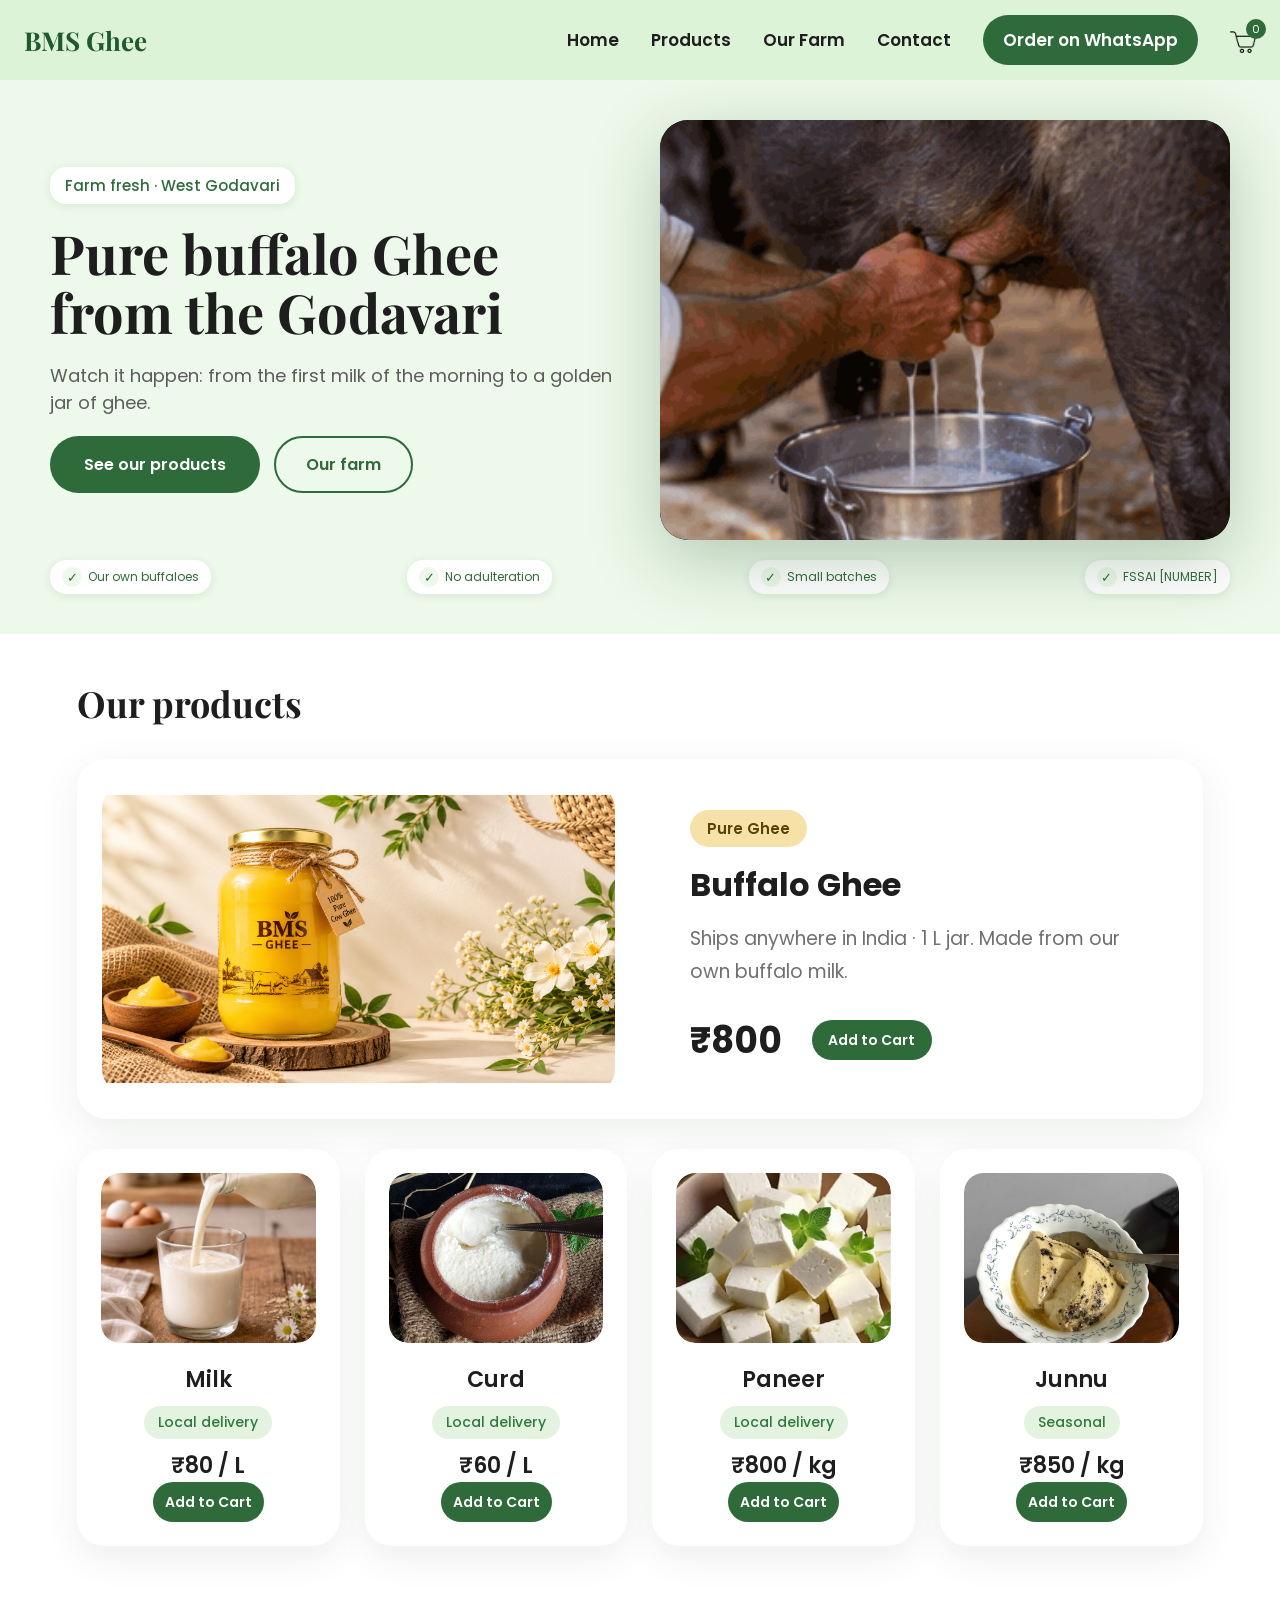
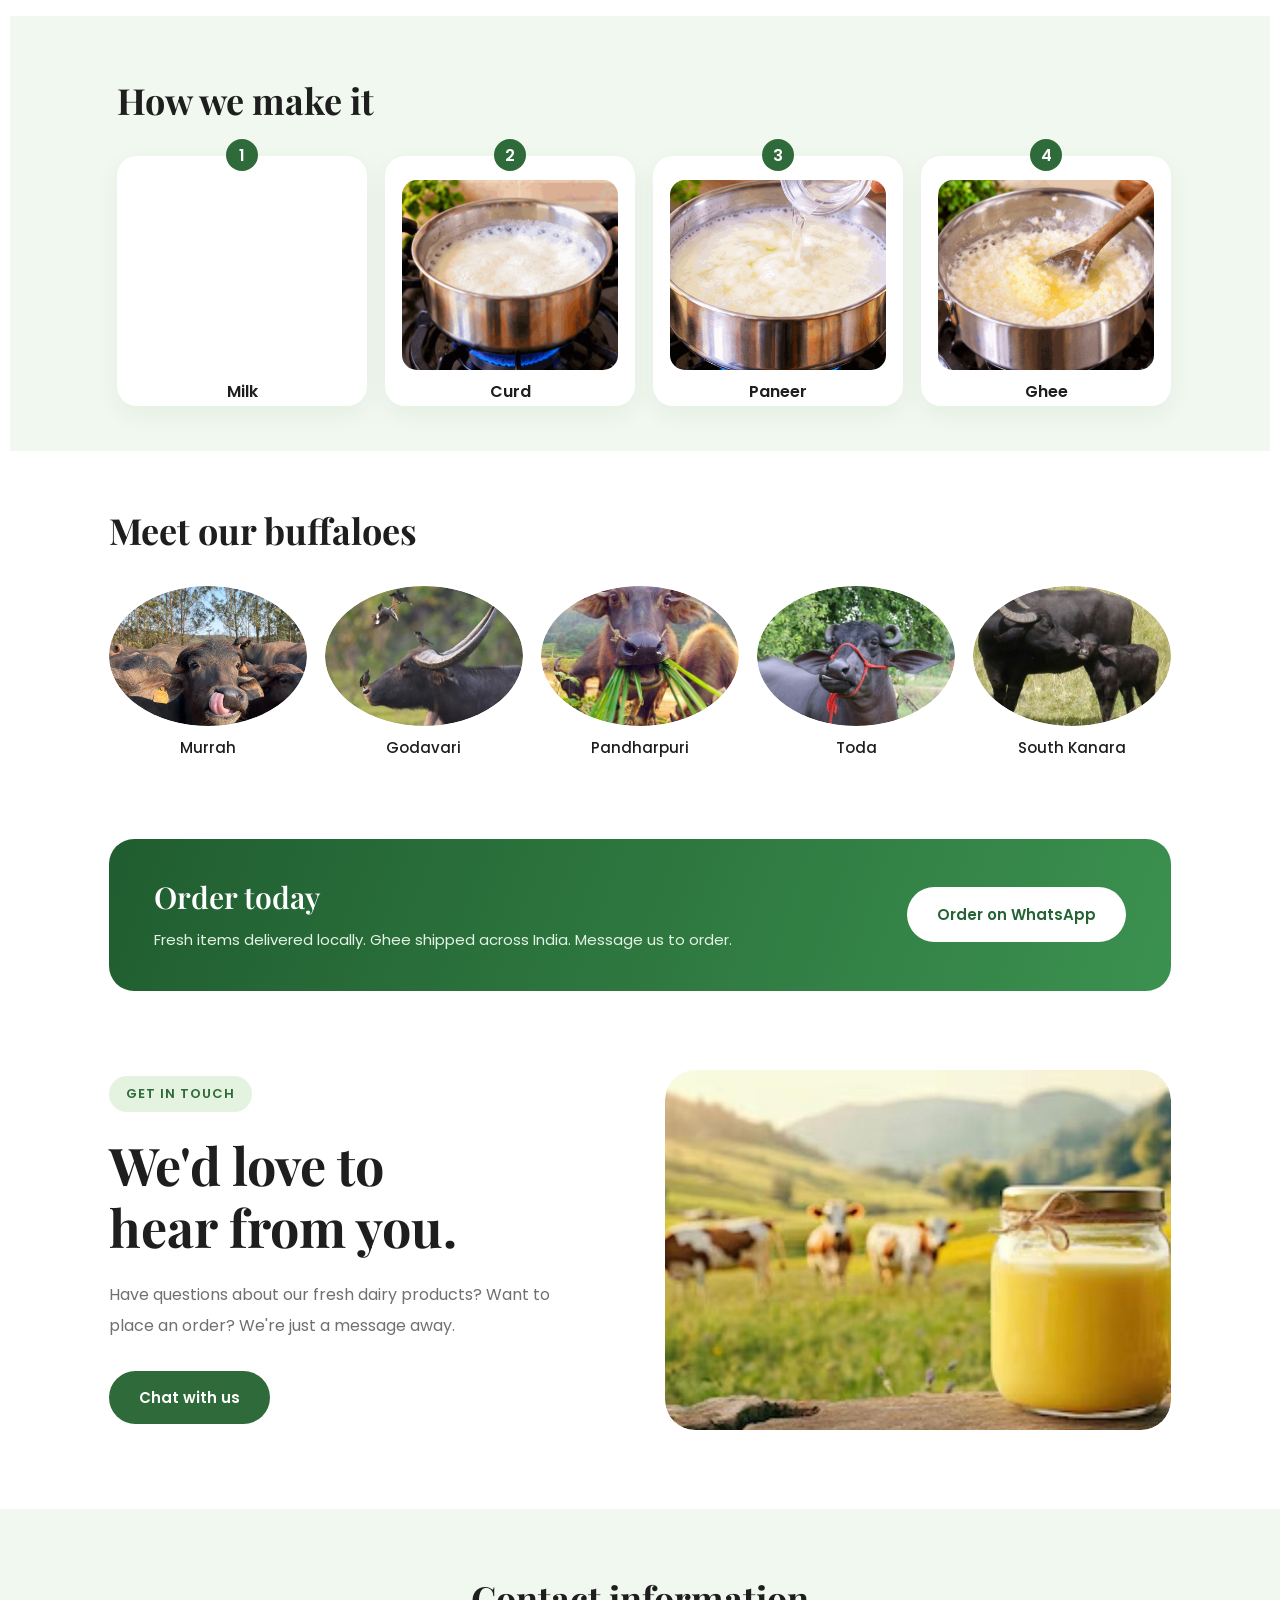
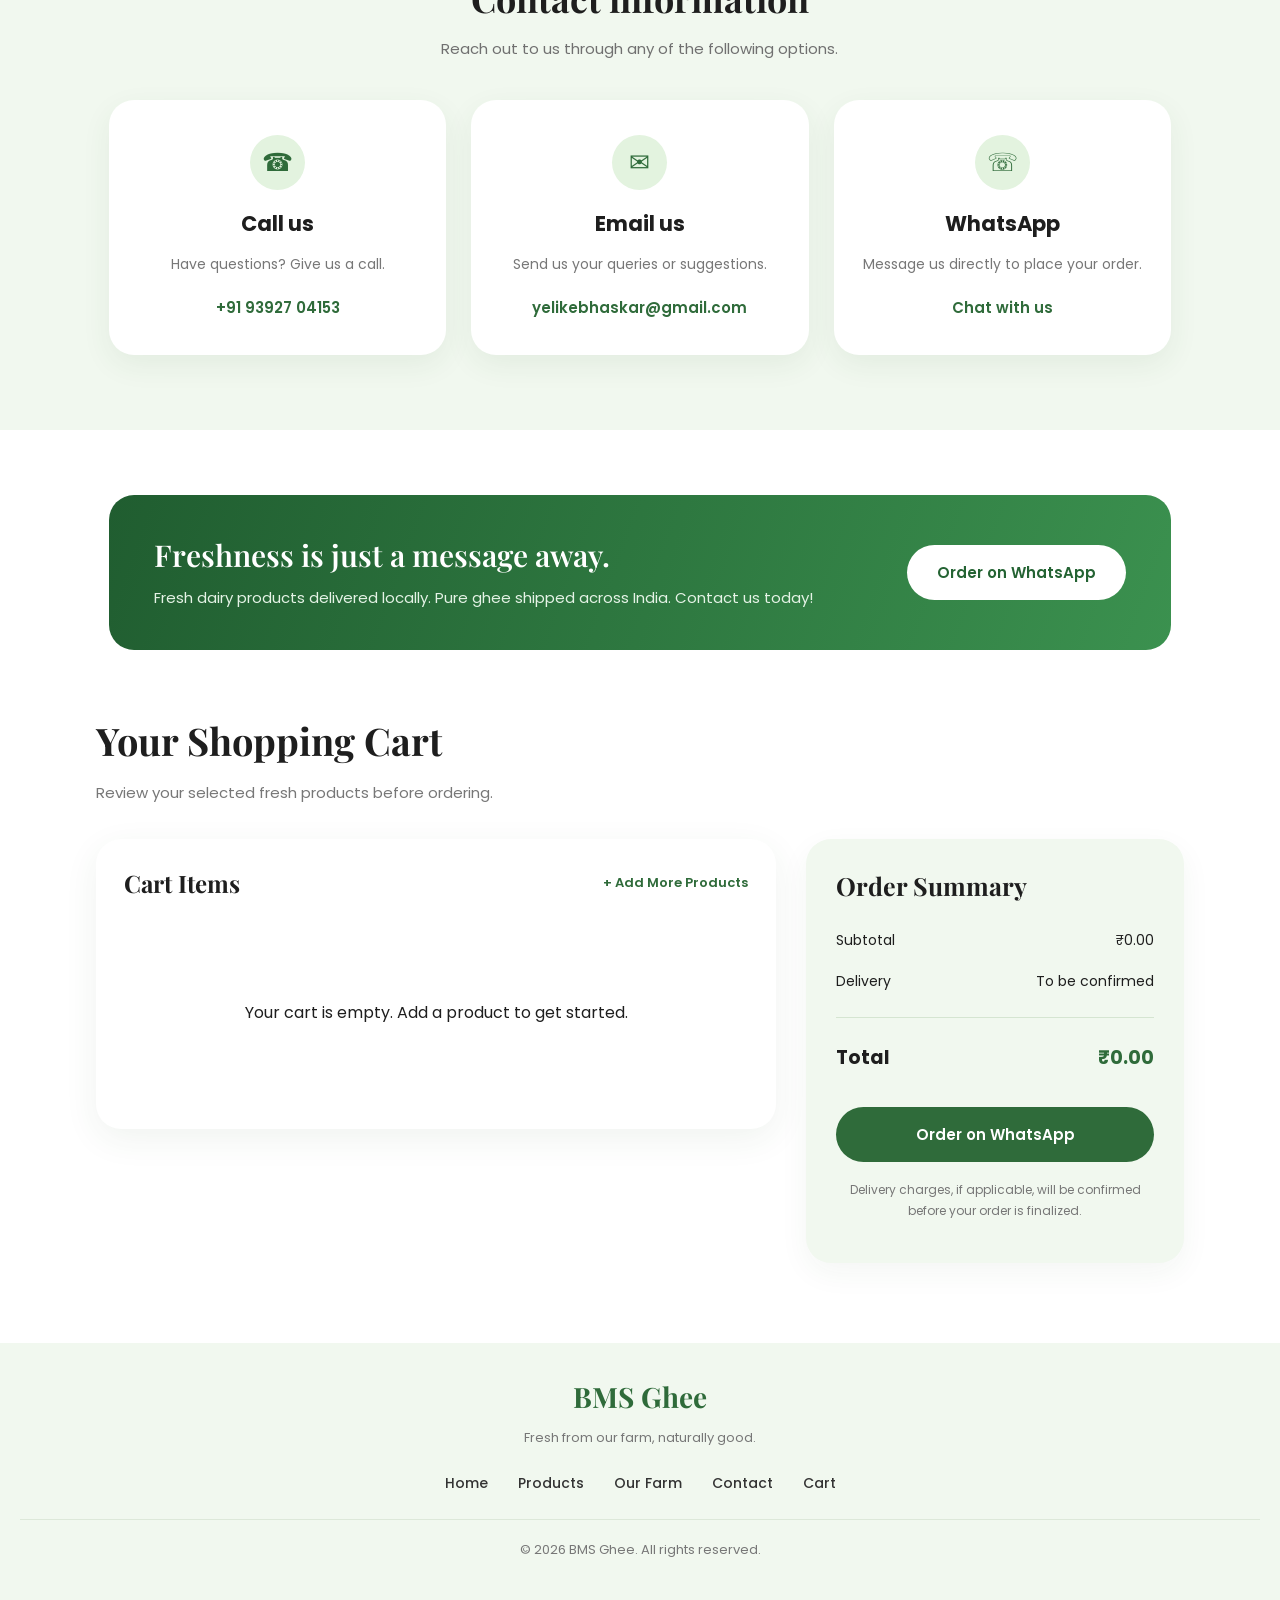
==== index.html @ 383c413e "Initial project upload" ====
<!DOCTYPE html>
<html lang="en">
<head>
    <meta charset="UTF-8">
    <meta name="viewport" content="width=device-width, initial-scale=1.0">
    <title>BMS Ghee</title>
    <link rel="stylesheet" href="./assets/css/index.css">
    <link rel="stylesheet" href="./assets/css/products.css">
    <link rel="stylesheet" href="./assets/css/farm.css">
    <link rel="stylesheet" href="./assets/css/contact.css">
    <link rel="stylesheet" href="./assets/css/cart.css">
    <link rel="stylesheet" href="./assets/css/responsive.css">
    <link rel="preconnect" href="https://fonts.googleapis.com">
    <link rel="preconnect" href="https://fonts.gstatic.com" crossorigin>
    <link href="https://fonts.googleapis.com/css2?family=Playfair+Display:wght@600;700&family=Poppins:wght@400;500;600;700&display=swap" rel="stylesheet">
    <style>
        html {
            scroll-behavior: smooth;
            scroll-padding-top: 80px;
        }

        #site-header {
            position: sticky;
            top: 0;
            z-index: 10;
        }

        .page-section {
            scroll-margin-top: 80px;
        }
    </style>
</head>
<body>
    <header id="site-header">
        <div id="container">
            <a href="#home" class="logo">BMS Ghee</a>
            <button class="menu-toggle" type="button" aria-label="Open menu" aria-controls="main-navigation" aria-expanded="false">
                <span></span>
                <span></span>
                <span></span>
            </button>
            <nav id="main-navigation" class="site-nav" aria-label="Main navigation">
                <ul id="menu-cart">
                    <li><a href="#home" class="nav-link">Home</a></li>
                    <li><a href="#products" class="nav-link">Products</a></li>
                    <li><a href="#farm-section" class="nav-link">Our Farm</a></li>
                    <li><a href="#contact" class="nav-link">Contact</a></li>
                    <li><a href="#products" class="nav-link" id="order">Order on WhatsApp</a></li>
                    <li id="cart">
                        <a href="#cart-section" aria-label="Go to shopping cart">
                            <img id="cart-image" src="./assets/images/trolley.png" alt="Cart">
                            <span id="cart-count">0</span>
                        </a>
                    </li>
                </ul>
            </nav>
        </div>
    </header>

    <main>
        <section id="home" class="page-section">
            <div id="hero">
                <div id="hero-inner">
                    <p id="farm">Farm fresh · West Godavari</p>
                    <h1 id="pure">Pure buffalo Ghee from the Godavari</h1>
                    <p id="watch">Watch it happen: from the first milk of the morning to a golden jar of ghee.</p>
                    <div class="buttons">
                        <a class="btn btn-solid" href="#products">See our products</a>
                        <a class="btn btn-outline" href="#farm-section">Our farm</a>
                    </div>
                </div>
                <div id="hero-two">
                    <img id="img" src="./assets/images/From Buffalo Milk to Golden Ghee.gif" alt="From buffalo milk to golden ghee">
                </div>
                <ul id="destag">
                    <li><button class="correctbut" type="button" aria-label="Yes">✓</button> Our own buffaloes</li>
                    <li><button class="correctbut" type="button" aria-label="Yes">✓</button> No adulteration</li>
                    <li><button class="correctbut" type="button" aria-label="Yes">✓</button> Small batches</li>
                    <li><button class="correctbut" type="button" aria-label="Yes">✓</button> FSSAI [NUMBER]</li>
                </ul>
            </div>
        </section>

        <section id="products" class="products-section page-section">
            <h2 class="section-title">Our products</h2>
            <div class="featured-product">
                <div class="featured-image">
                    <img id="first" src="./assets/images/products/main.png" alt="BMS Buffalo Ghee">
                </div>
                <div class="featured-details">
                    <span class="product-tag">Pure Ghee</span>
                    <h2 class="name">Buffalo Ghee</h2>
                    <p class="product-description">Ships anywhere in India · 1 L jar. Made from our own buffalo milk.</p>
                    <div class="featured-bottom">
                        <h2 class="price">₹800</h2>
                        <button type="button" class="add-cart" data-name="Buffalo Ghee" data-price="800">Add to Cart</button>
                    </div>
                </div>
            </div>

            <div class="other-products">
                <div class="product-card">
                    <div  class="small-product-image"><img id="milkimg" src="./assets/images/products/milk.jpg" alt="Milk"></div>
                    <h3 class="milk">Milk</h3>
                    <span class="delivery-tag">Local delivery</span>
                    <p class="small-price">₹80 / L</p>
                    <button type="button" class="add-cart" data-name="Milk" data-price="80">Add to Cart</button>
                </div>
                <div class="product-card">
                    <div class="small-product-image"><img id="curd" src="./assets/images/products/curd.jpg" alt="Curd"></div>
                    <h3 class="curd">Curd</h3>
                    <span class="delivery-tag">Local delivery</span>
                    <p class="small-price">₹60 / L</p>
                    <button type="button" class="add-cart" data-name="Curd" data-price="60">Add to Cart</button>
                </div>
                <div class="product-card">
                    <div class="small-product-image"><img id="paneer" src="./assets/images/products/paneer.jpg" alt="Paneer"></div>
                    <h3 class="paneer">Paneer</h3>
                    <span class="delivery-tag">Local delivery</span>
                    <p class="small-price">₹800 / kg</p>
                    <button type="button" class="add-cart" data-name="Paneer" data-price="800">Add to Cart</button>
                </div>
                <div class="product-card">
                    <div class="small-product-image"><img id="junnu" src="./assets/images/products/junnu.jpg" alt="Junnu"></div>
                    <h3 class="junnu">Junnu</h3>
                    <span class="delivery-tag seasonal">Seasonal</span>
                    <p class="small-price">₹850 / kg</p>
                    <button type="button" class="add-cart" data-name="Junnu" data-price="850">Add to Cart</button>
                </div>
            </div>
        </section>

        <section id="farm-section" class="page-section">
            <section class="process-section">
                <div class="section-container">
                    <h2 class="section-title">How we make it</h2>
                    <div class="process-cards">
                        <div class="process-card">
                            <span class="step-number">1</span>
                            <video class="process-video" autoplay muted loop playsinline preload="metadata">
                                <source src="./assets/images/buffalos/milk video.mp4" type="video/mp4">
                             
                            </video>
                            <h3>Milk</h3>
                        </div>
                        <div class="process-card">
                            <span class="step-number">2</span>
                            <!-- <video class="process-video" controls playsinline preload="metadata"> -->
                                <img class="process-video" src="./assets/images/buffalos/curd video.gif">
                                <!-- <source src="./assets/videos/curd.mp4" type="video/mp4"> -->
                              
                            </video>
                            <h3>Curd</h3>
                        </div>
                        <div class="process-card">
                            <span class="step-number">3</span>
                            <!-- <video class="process-video" controls playsinline preload="metadata">
                                 <source src="./assets/videos/butter.mp4" type="video/mp4"> -->
                              <img class="process-video" src="./assets/images/buffalos/paneer.gif">
                            <!-- </video>  -->
                            <h3>Paneer</h3>
                        </div>
                        <div class="process-card">
                            <span class="step-number">4</span>
                            <!-- <video class="process-video" controls playsinline preload="metadata">
                               <source src="./assets/videos/ghee.mp4" type="video/mp4"> -->
                            <img class="process-video" src="./assets/images/buffalos/ghee.gif">   
                            <!-- </video> --> 
                            <h3>Ghee</h3>
                        </div>
                    </div>
                </div>
            </section>

            <section  class="buffalo-section">
                <div class="section-container">
                    <h2 class="section-title">Meet our buffaloes</h2>
                    <div class="buffalo-container">
                        <div class="buffalo-card"><div class="buffalo-image"><img src="./assets/images/buffalos/1.jpg" alt="Murrah buffalo"></div><p>Murrah</p></div>
                        <div class="buffalo-card"><div class="buffalo-image"><img src="./assets/images/buffalos/2.jpg" alt="Godavari buffalo"></div><p>Godavari</p></div>
                        <div class="buffalo-card"><div class="buffalo-image"><img src="./assets/images/buffalos/3.jpg" alt="Pandharpuri buffalo"></div><p>Pandharpuri</p></div>
                        <div class="buffalo-card"><div class="buffalo-image"><img src="./assets/images/buffalos/4.jpg" alt="Toda buffalo"></div><p>Toda</p></div>
                        <div class="buffalo-card"><div class="buffalo-image"><img src="./assets/images/buffalos/5.jpg" alt="South Kanara buffalo"></div><p>South Kanara</p></div>
                    </div>
                </div>
            </section>

            <section class="order-section">
                <div class="order-banner">
                    <div class="order-content">
                        <h2>Order today</h2>
                        <p>Fresh items delivered locally. Ghee shipped across India. Message us to order.</p>
                    </div>
                    <a href="https://wa.me/919392704153" class="whatsapp-btn" target="_blank" rel="noopener">Order on WhatsApp</a>
                </div>
            </section>
        </section>

        <section id="contact" class="page-section">
            <section class="contact-hero">
                <div class="contact-hero-content">
                    <span class="hero-tag">GET IN TOUCH</span>
                    <h1>We'd love to <br>hear from you.</h1>
                    <p>Have questions about our fresh dairy products? Want to place an order? We're just a message away.</p>
                    <a href="https://wa.me/919392704153" target="_blank" rel="noopener" class="hero-btn">Chat with us</a>
                </div>
                <div class="contact-hero-image">
                    <img src="./assets/images/contact.jpg" alt="Fresh dairy products from BMS Ghee">
                </div>
            </section>

            <section class="contact-section">
                <div class="section-heading">
                    <h2>Contact information</h2>
                    <p>Reach out to us through any of the following options.</p>
                </div>
                <div class="contact-cards">
                    <div class="contact-card">
                        <div class="contact-icon" aria-hidden="true">☎</div>
                        <h3>Call us</h3>
                        <p>Have questions? Give us a call.</p>
                        <a href="tel:+919392704153">+91 93927 04153</a>
                    </div>
                    <div class="contact-card">
                        <div class="contact-icon" aria-hidden="true">✉</div>
                        <h3>Email us</h3>
                        <p>Send us your queries or suggestions.</p>
                        <a href="mailto:yelikebhaskar@gmail.com">yelikebhaskar@gmail.com</a>
                    </div>
                    <div class="contact-card">
                        <div class="contact-icon" aria-hidden="true">☏</div>
                        <h3>WhatsApp</h3>
                        <p>Message us directly to place your order.</p>
                        <a href="https://wa.me/919392704153" target="_blank" rel="noopener">Chat with us</a>
                    </div>
                </div>
            </section>

            <section class="contact-order-section">
                <div class="contact-order-banner">
                    <div class="order-content">
                        <h2>Freshness is just a message away.</h2>
                        <p>Fresh dairy products delivered locally. Pure ghee shipped across India. Contact us today!</p>
                    </div>
                    <a href="./products.html" target="_blank" rel="noopener" class="whatsapp-btn">Order on WhatsApp</a>
                </div>
            </section>
        </section>

        <section id="cart-section" class="cart-section page-section">
            <h2 class="cart-heading">Your Shopping Cart</h2>
            <p class="cart-subheading">Review your selected fresh products before ordering.</p>
            <div class="cart-layout">
                <section class="cart-products">
                    <div class="cart-header">
                        <h2>Cart Items</h2>
                        <a href="#products" class="continue-shopping">+ Add More Products</a>
                    </div>
                    <div class="cart-container">
    
                    <div id="cart-items"></div>
                </section>
                <aside class="order-summary">
                    <h2>Order Summary</h2>
                    <div class="summary-row"><span>Subtotal</span><span id="cart-subtotal">₹0.00</span></div>
                    <div class="summary-row"><span>Delivery</span><span>To be confirmed</span></div>
                    <div class="summary-divider"></div>
                    <div class="summary-row total-row"><strong>Total</strong><strong id="cart-total">₹0.00</strong></div>
                    <button class="checkout-btn" type="button" onclick="checkoutWhatsApp()">Order on WhatsApp</button>
                    <p class="checkout-note">Delivery charges, if applicable, will be confirmed before your order is finalized.</p>
                </aside>
            </div>
        </section>
    </main>

    <footer class="footer">
        <div class="footer-content">
            <h2>BMS Ghee</h2>
            <p>Fresh from our farm, naturally good.</p>
            <div class="footer-links">
                <a href="#home">Home</a>
                <a href="#products">Products</a>
                <a href="#farm-section">Our Farm</a>
                <a href="#contact">Contact</a>
                <a href="#cart-section">Cart</a>
            </div>
            <p class="copyright">© 2026 BMS Ghee. All rights reserved.</p>
        </div>
    </footer>

    <script src="./assets/js/index.js"></script>
    <script src="./assets/js/navigation.js"></script>
</body>
</html>
---- assets/css/index.css ----
:root{
   --font-heading: 'Playfair Display', Georgia, serif;
   --font-body: 'Poppins', Arial, sans-serif;
   --green: #2F6B3A;
}

*, *::before, *::after {
  box-sizing: border-box;
}

body {
  margin: 0;
  padding: 0;
  font-family: var(--font-body);
  color: #1E1E1E;
  overflow-x: hidden;
}

#container {
  display: flex;
  align-items: center;
  justify-content: space-between;
  gap: 20px;
  background-color: #DDF3D8;
  border-color: #C6E6BF;
  padding: 0 24px;
  height: 80px;
}

nav {
  min-width: 0;
}

h1 {
  font-family: var(--font-heading);
}

#menu-cart {
  display: flex;
  align-items: center;
  gap: 32px;
  list-style: none;
  margin: 0;
  padding: 0;
}

#cart {
  position: relative;
}

#cart-image {
  display: block;
  width: 26px;
  height: 26px;
}

#cart-count {
  position: absolute;
  top: -5px;
  right: -8px;
}

.logo {
  color: #1F5A2B;
  text-decoration: none;
  font-weight: 700;
  font-size: 26px;
  font-family: var(--font-heading);
}

.nav-link {
  text-decoration: none;
  color: #1E1E1E;
  font-size: 17px;
  font-weight: 600;
}

#order{
  display: inline-block;
  background-color: #2F6B3A;
  color: #FFFFFF;
  border-radius: 25px;
  padding: 12px 20px;
}

#cart-count{
  background-color: #2F6B3A;
  color: #FFFFFF;
  border: none;
  border-radius: 10px;
}

#hero{
  width: 100%;
  min-height: 550px;
  background-color: #EDF9EA;
  display: flex;
  align-items: center;
  justify-content: space-between;
  flex-wrap: wrap;
  padding: 40px 50px;
  gap: 20px 40px;
}

#hero-inner{
  width: calc(50% - 20px);
  min-width: 0;
  height: auto;
  position: relative;
}

#farm{
  margin: 0 0 20px;
  background-color: #FFFFFF;
  position: static;
  display: inline-block;
  padding: 7px 15px;
  font-size: 15px;
  font-weight: 500;
  border-radius: 16px;
  box-shadow: 0 2px 8px rgba(47, 107, 58, 0.12);
  color: #2F6B3A;
}

#pure{
  position: static;
  margin: 0;
  font-size: 54px;
  line-height: 1.1;
}

#watch{
  position: static;
  margin: 20px 0;
  color: #5C5C5C;
  font-size: 18px;
  line-height: 1.5;
}

#hero-two{
  width: calc(50% - 20px);
  min-width: 0;
  height: 420px;
  background-color: black;
  z-index: 1;
  border-radius: 28px;
  box-shadow: 0 20px 70px rgba(31, 74, 40, 0.28);
  overflow: hidden;
}

#img{
  z-index: 1;
  opacity: 0.9;
  display: block;
  border-radius: 28px;
  width: 100%;
  height: 100%;
  object-fit: cover;
}

.buttons {
  display: flex;
  align-items: center;
  gap: 14px;
  flex-wrap: wrap;
}

.btn-solid {
  background: #2F6B3A;
  color: #FFFFFF;
  padding: 16px 34px;
  font-size: 16px;
}

.btn-outline {
  border: 2px solid var(--green);
  color: #2F6B3A;
  padding: 14px 30px;
  font-size: 16px;
}

.btn {
  display: inline-block;
  text-decoration: none;
  font-family: var(--font-body);
  font-weight: 600;
  border-radius: 30px;
}

#destag{
  width: 100%;
  display: flex;
  align-items: center;
  justify-content: space-between;
  flex-wrap: wrap;
  gap: 10px;
  list-style: none;
  margin: 0;
  padding: 0;
}

#destag li{
  display: flex;
  align-items: center;
  gap: 6px;
  background-color: #FFFFFF;
  color: #2F6B3A;
  padding: 7px 12px;
  border-radius: 16px;
  font-size: 12px;
  white-space: nowrap;
  box-shadow: 0 2px 8px rgba(47, 107, 58, 0.12);
}

.correctbut{
  background-color: #EDF9EA;
  color: #2F6B3A;
  border: none;
  border-radius: 50%;
  width: 20px;
  height: 20px;
  padding: 0;
}

#cart-items {
    display: flex;
    flex-direction: column;
    gap: 15px;
    padding: 15px;
}

.cart-item {
    display: flex;
    align-items: center;
    gap: 15px;
    padding: 12px;
    border: 1px solid #ddd;
    border-radius: 12px;
    background: #fff;
}

.cart-item img {
    width: 100px;
    height: 100px;
    object-fit: cover;
    border-radius: 10px;
    margin-left: 20px;
}

.cart-details {
    flex: 1;
}

.cart-details h4 {
    margin: 0 0 8px;
}

.cart-details p {
    margin: 0 0 10px;
}

.quantity {
    display: flex;
    align-items: center;
    gap: 12px;
}

.quantity button {
    width: 30px;
    height: 30px;
    border: none;
    border-radius: 6px;
    cursor: pointer;
    background: #eee;
    font-size: 18px;
}
---- assets/css/products.css ----
:root {
    --font-heading: 'Playfair Display', Georgia, serif;
    --font-body: 'Poppins', Arial, sans-serif;
    --green: #2F6B3A;
    --light-green: #EEF6EC;
}

*,
*::before,
*::after {
    box-sizing: border-box;
}

body {
    margin: 0;
    padding: 0;
    font-family: var(--font-body);
    color: #1E1E1E;
    overflow-x: hidden;
}


/* PRODUCTS SECTION */

.products-section {
    max-width: 1450px;
    width: 88%;
    margin: 45px auto 70px;
}

.section-title {
    font-family: var(--font-heading);
    font-size: 38px;
    font-weight: 700;
    margin: 0 0 25px;
}


/* FEATURED PRODUCT */

.featured-product {
    display: grid;
    grid-template-columns: 1fr 1fr;
    width: 100%;
    min-height: 360px;
    background-color: #fff;
    border-radius: 30px;
    overflow: hidden;
    box-shadow: 0 12px 40px rgba(40, 80, 45, 0.09);
}


/* FEATURED IMAGE */

.featured-image {
    display: flex;
    align-items: center;
    justify-content: center;
    padding: 25px;
    background: transparent;
}

.featured-image img {
    width: 100%;
    height: 310px;
    object-fit: contain;
    border-radius: 25px;
}


/* FEATURED DETAILS */

.featured-details {
    display: flex;
    flex-direction: column;
    justify-content: center;
    padding: 45px 50px;
}

.product-tag {
    background-color: #F6E2A8;
    color: #5A4200;
    padding: 7px 17px;
    border-radius: 30px;
    font-size: 15px;
    font-weight: 600;
    width: fit-content;
}

.featured-details h2 {
    font-size: 32px;
    margin: 14px 0;
}

.product-description {
    color: #707070;
    font-size: 19px;
    line-height: 1.7;
    margin: 0;
}

.featured-bottom {
    display: flex;
    align-items: center;
    gap: 30px;
    margin-top: 25px;
}

.price {
    font-size: 36px !important;
    margin: 0 !important;
}


/* ALL ADD TO CART BUTTONS */

.add-cart {
    background-color: var(--green);
    color: white;
    border: none;
    border-radius: 40px;
    min-height: 40px;
    padding: 8px 12px;
    font-family: var(--font-body);
    font-size: 14px;
    font-weight: 600;
    cursor: pointer;
    transition: 0.3s ease;
}

.add-cart:hover {
    background-color: #214E2B;
    transform: translateY(-3px);
}

.featured-bottom .add-cart {
    min-width: 120px;
}

.product-quantity-control {
    display: inline-flex;
    align-items: center;
    justify-content: center;
    gap: 12px;
    min-height: 40px;
    padding: 4px 10px;
    border: 1px solid #D8E5D5;
    border-radius: 40px;
    color: var(--green);
    font-weight: 600;
}

.product-quantity-control button {
    width: 30px;
    height: 30px;
    border: 0;
    border-radius: 50%;
    background: var(--green);
    color: white;
    font-size: 18px;
    cursor: pointer;
}


/* OTHER PRODUCT CARDS */

.other-products {
    display: grid;
    grid-template-columns: repeat(4, 1fr);
    gap: 25px;
    margin-top: 30px;
}

.product-card {
    background-color: white;
    padding: 24px;
    border-radius: 27px;
    box-shadow: 0 12px 35px rgba(40, 80, 45, 0.09);
    transition: 0.3s ease;
    text-align: center;
}

.product-card:hover {
    transform: translateY(-5px);
}


/* SMALL PRODUCT IMAGES */

.small-product-image {
    width: 100%;
    height: 170px;
    background: transparent;
    border-radius: 19px;
    overflow: hidden;
    margin-bottom: 20px;
}

.small-product-image img {
    width: 100%;
    height: 100%;
    object-fit: cover;
    border-radius: 19px;
}


/* PRODUCT INFORMATION */

.product-card h3 {
    font-size: 22px;
    margin: 0 0 10px;
    font-weight: 600;
}

.delivery-tag {
    display: inline-block;
    background-color: #E3F3DF;
    color: #2F793D;
    padding: 6px 14px;
    border-radius: 25px;
    font-size: 14px;
    font-weight: 500;
}

.seasonal {
    background-color: #E3F3DF;
}

.small-price {
    font-size: 22px;
    font-weight: 600;
    margin: 10px 0 0;
}
---- assets/css/farm.css ----
:root {
    --font-heading: 'Playfair Display', Georgia, serif;
    --font-body: 'Poppins', Arial, sans-serif;
    --green: #2F6B3A;
}

*,
*::before,
*::after {
    box-sizing: border-box;
}

body {
    margin: 0;
    padding: 0;
    font-family: var(--font-body);
    color: #1E1E1E;
    overflow-x: hidden;
}


/* HEADER */

#container {
    display: flex;
    align-items: center;
    justify-content: space-between;
    gap: 20px;
    background-color: #DDF3D8;
    border-color: #C6E6BF;
    padding: 0 24px;
    height: 80px;
}

nav {
    min-width: 0;
}

#menu-cart {
    display: flex;
    align-items: center;
    gap: 32px;
    list-style: none;
    margin: 0;
    padding: 0;
}

.logo {
    color: #1F5A2B;
    text-decoration: none;
    font-weight: 700;
    font-size: 26px;
    font-family: var(--font-heading);
}

.nav-link {
    text-decoration: none;
    color: #1E1E1E;
    font-size: 17px;
    font-weight: 600;
}

#order {
    display: inline-block;
    background-color: #2F6B3A;
    color: #FFFFFF;
    border-radius: 25px;
    padding: 12px 20px;
}

#cart {
    position: relative;
}

#cart-image {
    display: block;
    width: 26px;
    height: 26px;
}

#cart-count {
    position: absolute;
    top: -5px;
    right: -8px;
    background-color: #2F6B3A;
    color: #FFFFFF;
    border: none;
    border-radius: 10px;
}


/* COMMON SECTION CONTAINER */

.section-container {
    width: 83%;
    max-width: 1200px;
    margin: auto;
}

.section-title {
    font-family: var(--font-heading);
    font-size: 36px;
    font-weight: 700;
    margin: 0 0 32px;
}


/* HOW WE MAKE IT */

.process-section {
    background-color: #F1F8EF;
    padding: 60px 0 45px;
    margin: 0 10px;
}

.process-cards {
    display: grid;
    grid-template-columns: repeat(4, 250px);
    grid-template-rows: repeat(1,250px);
    gap: 18px;
}

.process-card {
    position: relative;
    background-color: #FFFFFF;
    padding: 24px 17px 17px;
    border-radius: 20px;
    text-align: center;
    box-shadow: 0 8px 25px rgba(40, 80, 45, 0.06);
}

.step-number {
    position: absolute;
    top: -17px;
    left: 50%;
    transform: translateX(-50%);

    width: 32px;
    height: 32px;

    display: flex;
    align-items: center;
    justify-content: center;

    background-color: var(--green);
    color: #FFFFFF;

    border-radius: 50%;
    font-size: 16px;
    font-weight: 600;
}


/* VIDEO STYLING */

.process-video {
    display: block;
    width: 100%;
    height: 190px;

    object-fit: cover;

    border-radius: 15px;
    border: none;
    outline: none;

    background: transparent;
}

.process-card h3 {
    font-size: 16px;
    font-weight: 600;
    margin: 9px 0 0;
}


/* MEET OUR BUFFALOES */

.buffalo-section {
    padding: 55px 0 40px;
}

.buffalo-container {
    display: grid;
    grid-template-columns: repeat(5, 1fr);
    gap: 18px;
}

.buffalo-card {
    text-align: center;
}

.buffalo-image {
    width: 100%;
    height: 140px;
    border-radius: 50%;
    overflow: hidden;
}

.buffalo-image img {
    width: 100%;
    height: 100%;
    object-fit: cover;
    border-radius: 50%;
}

.buffalo-card p {
    font-size: 15px;
    font-weight: 500;
    margin-top: 10px;
}


/* ORDER BANNER */

.order-section {
    width: 83%;
    max-width: 1200px;
    margin: 25px auto 20px;
}

.order-banner {
    display: flex;
    align-items: center;
    justify-content: space-between;
    gap: 25px;

    background: linear-gradient(110deg, #205D30, #3B914F);

    padding: 38px 45px;
    border-radius: 25px;
}

.order-content h2 {
    color: #FFFFFF;
    font-family: var(--font-heading);
    font-size: 32px;
    font-weight: 600;
    margin: 0 0 8px;
}

.order-content p {
    color: #E5F3E6;
    font-size: 15px;
    margin: 0;
    line-height: 1.7;
}

.whatsapp-btn {
    display: inline-block;
    text-decoration: none;
    white-space: nowrap;

    background-color: #FFFFFF;
    color: #246333;

    padding: 16px 30px;
    border-radius: 40px;

    font-size: 15px;
    font-weight: 600;

    transition: 0.3s ease;
}

.whatsapp-btn:hover {
    background-color: #E8F4E8;
    transform: translateY(-3px);
}
---- assets/css/contact.css ----
:root {
    --font-heading: 'Playfair Display', Georgia, serif;
    --font-body: 'Poppins', Arial, sans-serif;
    --green: #2F6B3A;
    --light-green: #EEF6EC;
}

*,
*::before,
*::after {
    box-sizing: border-box;
}

body {
    margin: 0;
    padding: 0;
    font-family: var(--font-body);
    color: #1E1E1E;
    overflow-x: hidden;
}


/* HEADER */

#container {
    display: flex;
    align-items: center;
    justify-content: space-between;
    gap: 20px;
    background-color: #DDF3D8;
    border-color: #C6E6BF;
    padding: 0 24px;
    height: 80px;
}

nav {
    min-width: 0;
}

#menu-cart {
    display: flex;
    align-items: center;
    gap: 32px;
    list-style: none;
    margin: 0;
    padding: 0;
}

.logo {
    color: #1F5A2B;
    text-decoration: none;
    font-weight: 700;
    font-size: 26px;
    font-family: var(--font-heading);
}

.nav-link {
    text-decoration: none;
    color: #1E1E1E;
    font-size: 17px;
    font-weight: 600;
}

#order {
    display: inline-block;
    background-color: var(--green);
    color: #FFFFFF;
    border-radius: 25px;
    padding: 12px 20px;
}

#cart {
    position: relative;
}

#cart-image {
    display: block;
    width: 26px;
    height: 26px;
}

#cart-count {
    position: absolute;
    top: -5px;
    right: -8px;
    background-color: var(--green);
    color: #FFFFFF;
    border: none;
    border-radius: 10px;
}


/* CONTACT HERO */

.contact-hero {
    width: 83%;
    max-width: 1200px;
    margin: 65px auto;

    display: grid;
    grid-template-columns: 1fr 1fr;
    align-items: center;
    gap: 50px;
}

.contact-hero-content {
    padding: 20px 0;
}

.hero-tag {
    display: inline-block;
    background-color: #E3F3DF;
    color: var(--green);
    padding: 8px 17px;
    border-radius: 30px;
    font-size: 13px;
    font-weight: 600;
    letter-spacing: 1px;
}

.contact-hero-content h1 {
    font-family: var(--font-heading);
    font-size: 52px;
    line-height: 1.2;
    margin: 22px 0;
}

.contact-hero-content p {
    color: #707070;
    font-size: 16px;
    line-height: 1.9;
    max-width: 480px;
    margin-bottom: 30px;
}

.hero-btn {
    display: inline-block;
    background-color: var(--green);
    color: white;
    text-decoration: none;
    padding: 15px 30px;
    border-radius: 35px;
    font-size: 15px;
    font-weight: 600;
    transition: 0.3s ease;
}

.hero-btn:hover {
    background-color: #214E2B;
    transform: translateY(-3px);
}


/* HERO IMAGE */

.contact-hero-image {
    width: 100%;
    height: 360px;
    overflow: hidden;
    border-radius: 30px;
}

.contact-hero-image img {
    width: 100%;
    height: 100%;
    object-fit: cover;
    border-radius: 30px;
}


/* CONTACT INFORMATION */

.contact-section {
    background-color: #F1F8EF;
    padding: 65px 0 75px;
}

.section-heading {
    width: 83%;
    max-width: 1200px;
    margin: auto;
    text-align: center;
}

.section-heading h2 {
    font-family: var(--font-heading);
    font-size: 36px;
    margin: 0 0 12px;
}

.section-heading p {
    color: #707070;
    font-size: 15px;
    margin-bottom: 40px;
}


/* CONTACT CARDS */

.contact-cards {
    width: 83%;
    max-width: 1200px;
    margin: auto;

    display: grid;
    grid-template-columns: repeat(3, 1fr);
    gap: 25px;
}

.contact-card {
    background-color: #FFFFFF;
    padding: 35px 22px;
    text-align: center;
    border-radius: 25px;
    box-shadow: 0 10px 30px rgba(40, 80, 45, 0.07);
    transition: 0.3s ease;
}

.contact-card:hover {
    transform: translateY(-5px);
}

.contact-icon {
    width: 55px;
    height: 55px;
    margin: 0 auto 18px;

    display: flex;
    align-items: center;
    justify-content: center;

    background-color: #E3F3DF;
    color: var(--green);

    border-radius: 50%;
    font-size: 25px;
}

.contact-card h3 {
    font-size: 21px;
    margin: 0 0 10px;
}

.contact-card p {
    font-size: 14px;
    color: #777777;
    line-height: 1.7;
    margin-bottom: 18px;
}

.contact-card a {
    color: var(--green);
    text-decoration: none;
    font-size: 15px;
    font-weight: 600;
    overflow-wrap: anywhere;
}

.contact-card a:hover {
    text-decoration: underline;
}


/* ORDER BANNER */

.contact-order-section {
    width: 83%;
    max-width: 1200px;
    margin: 65px auto;
}

.contact-order-banner {
    display: flex;
    align-items: center;
    justify-content: space-between;
    gap: 25px;

    background: linear-gradient(110deg, #205D30, #3B914F);

    padding: 40px 45px;
    border-radius: 25px;
}

.order-content h2 {
    color: #FFFFFF;
    font-family: var(--font-heading);
    font-size: 30px;
    font-weight: 600;
    margin: 0 0 10px;
}

.order-content p {
    color: #E5F3E6;
    font-size: 15px;
    line-height: 1.7;
    margin: 0;
}

.whatsapp-btn {
    display: inline-block;
    text-decoration: none;
    white-space: nowrap;

    background-color: #FFFFFF;
    color: #246333;

    padding: 16px 30px;
    border-radius: 40px;

    font-size: 15px;
    font-weight: 600;

    transition: 0.3s ease;
}

.whatsapp-btn:hover {
    background-color: #E8F4E8;
    transform: translateY(-3px);
}


/* FOOTER */

.footer {
    background-color: #F1F8EF;
    padding: 40px 20px 25px;
    text-align: center;
}

.footer-content h2 {
    color: var(--green);
    font-family: var(--font-heading);
    font-size: 28px;
    margin: 0 0 8px;
}

.footer-content p {
    color: #777777;
    font-size: 14px;
}

.footer-links {
    display: flex;
    justify-content: center;
    gap: 30px;
    margin: 25px 0;
}

.footer-links a {
    text-decoration: none;
    color: #333333;
    font-size: 14px;
    font-weight: 500;
}

.footer-links a:hover {
    color: var(--green);
}

.copyright {
    border-top: 1px solid #DDE8D9;
    padding-top: 20px;
    margin-top: 25px;
}
---- assets/css/cart.css ----
:root {
    --font-heading: 'Playfair Display', Georgia, serif;
    --font-body: 'Poppins', Arial, sans-serif;
    --green: #2F6B3A;
    --light-green: #EEF6EC;
}

*,
*::before,
*::after {
    box-sizing: border-box;
}

body {
    margin: 0;
    padding: 0;
    font-family: var(--font-body);
    color: #1E1E1E;
    overflow-x: hidden;
}


/* HEADER */

#container {
    display: flex;
    align-items: center;
    justify-content: space-between;
    gap: 20px;
    background-color: #DDF3D8;
    padding: 0 24px;
    height: 80px;
}

nav {
    min-width: 0;
}

#menu-cart {
    display: flex;
    align-items: center;
    gap: 32px;
    list-style: none;
    margin: 0;
    padding: 0;
}

.logo {
    color: #1F5A2B;
    text-decoration: none;
    font-weight: 700;
    font-size: 26px;
    font-family: var(--font-heading);
}

.nav-link {
    text-decoration: none;
    color: #1E1E1E;
    font-size: 17px;
    font-weight: 600;
}

#order {
    display: inline-block;
    background-color: var(--green);
    color: white;
    border-radius: 25px;
    padding: 12px 20px;
}

#cart {
    position: relative;
}

.cart-link {
    display: block;
    position: relative;
}

#cart-image {
    width: 26px;
    height: 26px;
    display: block;
}

#cart-count {
    position: absolute;
    top: -8px;
    right: -10px;
    min-width: 20px;
    height: 20px;
    padding: 0 5px;
    display: flex;
    justify-content: center;
    align-items: center;
    background-color: var(--green);
    color: white;
    border: none;
    border-radius: 50%;
    font-size: 11px;
}


/* CART SECTION */

.cart-section {
    width: 85%;
    max-width: 1250px;
    margin: 55px auto 80px;
}

.cart-heading {
    font-family: var(--font-heading);
    font-size: 38px;
    margin: 0 0 10px;
}

.cart-subheading {
    color: #777;
    font-size: 15px;
    margin-bottom: 35px;
}


/* CART LAYOUT */

.cart-layout {
    display: grid;
    grid-template-columns: 1.8fr 1fr;
    gap: 30px;
    align-items: start;
}


/* CART PRODUCTS */

.cart-products {
    background-color: white;
    border-radius: 25px;
    padding: 28px;
    box-shadow: 0 10px 35px rgba(40, 80, 45, 0.07);
}

.cart-header {
    display: flex;
    align-items: center;
    justify-content: space-between;
    gap: 15px;
    margin-bottom: 25px;
}

.cart-header h2 {
    font-family: var(--font-heading);
    font-size: 24px;
    margin: 0;
}

.continue-shopping {
    color: var(--green);
    text-decoration: none;
    font-size: 13px;
    font-weight: 600;
}


/* INDIVIDUAL CART ITEM */

.cart-item {
    display: grid;
    grid-template-columns: 115px 1fr auto;
    align-items: center;
    gap: 20px;
    padding: 20px 0;
    border-bottom: 1px solid #EAEAEA;
}

.cart-product-image {
    width: 115px;
    height: 110px;
    border-radius: 18px;
    overflow: hidden;
}

.cart-product-image img {
    width: 100%;
    height: 100%;
    object-fit: cover;
    border-radius: 18px;
}

.cart-product-details h3 {
    font-size: 18px;
    margin: 0 0 7px;
}

.cart-product-details p {
    font-size: 15px;
    color: var(--green);
    font-weight: 600;
    margin: 0 0 12px;
}


/* QUANTITY CONTROL */

.quantity-control {
    display: flex;
    align-items: center;
    gap: 15px;
}

.quantity-control span {
    font-weight: 600;
    font-size: 15px;
}

.quantity-btn {
    width: 29px;
    height: 29px;
    border: 1px solid #D8E5D5;
    background-color: #EEF6EC;
    color: var(--green);
    border-radius: 50%;
    cursor: pointer;
    font-size: 17px;
    font-weight: 600;
}

.quantity-btn:hover {
    background-color: var(--green);
    color: white;
}


/* CART ITEM RIGHT */

.cart-item-right {
    text-align: right;
}

.cart-item-right h3 {
    font-size: 17px;
    margin: 0 0 12px;
}

.remove-btn {
    background: none;
    border: none;
    color: #D34B4B;
    font-family: var(--font-body);
    font-size: 13px;
    cursor: pointer;
}

.remove-btn:hover {
    text-decoration: underline;
}


/* EMPTY CART */

.empty-cart {
    text-align: center;
    padding: 45px 15px;
}

.empty-cart h2 {
    font-family: var(--font-heading);
    font-size: 25px;
}

.empty-cart p {
    color: #777;
    font-size: 14px;
    margin-bottom: 25px;
}

.continue-btn {
    display: inline-block;
    text-decoration: none;
    color: white;
    background-color: var(--green);
    padding: 13px 25px;
    border-radius: 30px;
}


/* ORDER SUMMARY */

.order-summary {
    background-color: #F1F8EF;
    padding: 30px;
    border-radius: 25px;
    box-shadow: 0 10px 30px rgba(40, 80, 45, 0.05);
}

.order-summary h2 {
    font-family: var(--font-heading);
    font-size: 25px;
    margin: 0 0 28px;
}

.summary-row {
    display: flex;
    justify-content: space-between;
    align-items: center;
    gap: 15px;
    font-size: 14px;
    margin: 20px 0;
}

.summary-divider {
    border-top: 1px solid #D5E5D1;
    margin: 25px 0;
}

.total-row {
    font-size: 19px;
}

.total-row strong:last-child {
    color: var(--green);
}


/* CHECKOUT BUTTON */

.checkout-btn {
    width: 100%;
    background-color: var(--green);
    color: white;
    border: none;
    border-radius: 35px;
    padding: 16px 15px;
    font-family: var(--font-body);
    font-size: 15px;
    font-weight: 600;
    cursor: pointer;
    transition: 0.3s ease;
    margin-top: 15px;
}

.checkout-btn:hover {
    background-color: #214E2B;
    transform: translateY(-3px);
}

.checkout-note {
    font-size: 12px;
    color: #777;
    line-height: 1.7;
    text-align: center;
    margin-top: 18px;
}


/* FOOTER */

.footer {
    background-color: #F1F8EF;
    text-align: center;
    padding: 35px 20px;
}

.footer h2 {
    font-family: var(--font-heading);
    color: var(--green);
    margin: 0 0 10px;
}

.footer p {
    font-size: 13px;
    color: #777;
}

.copyright {
    margin-top: 20px;
}
---- assets/css/responsive.css ----
img,
video {
    max-width: 100%;
}

.menu-toggle {
    display: none;
}

@media (max-width: 900px) {
    #container {
        height: auto;
        min-height: 80px;
        flex-direction: column;
        justify-content: center;
        gap: 10px;
        padding: 14px 20px;
    }

    nav {
        width: 100%;
    }

    #menu-cart {
        flex-wrap: wrap;
        justify-content: center;
        gap: 10px 20px;
    }

    #hero {
        padding: 36px;
    }

    #hero-inner,
    #hero-two {
        width: 100%;
    }

    #hero-two {
        height: clamp(240px, 48vw, 380px);
    }

    #pure {
        font-size: clamp(40px, 6vw, 52px);
    }

    .products-section,
    .section-container,
    .contact-hero,
    .section-heading,
    .contact-cards,
    .order-section,
    .contact-order-section {
        width: calc(100% - 48px);
    }

    .featured-product {
        grid-template-columns: 1fr 1fr;
    }

    .featured-details {
        padding: 30px;
    }

    .featured-bottom {
        flex-wrap: wrap;
        gap: 16px;
    }

    .other-products {
        grid-template-columns: repeat(2, minmax(0, 1fr));
        gap: 18px;
    }

    .process-cards {
        grid-template-columns: repeat(2, minmax(0, 1fr));
        grid-template-rows: auto;
    }

    .buffalo-container {
        grid-template-columns: repeat(3, minmax(0, 1fr));
    }

    .contact-hero {
        grid-template-columns: 1fr 1fr;
        gap: 28px;
    }

    .contact-hero-content h1 {
        font-size: clamp(38px, 5vw, 48px);
    }

    .contact-cards {
        grid-template-columns: repeat(2, minmax(0, 1fr));
    }

    .cart-section {
        width: calc(100% - 48px);
    }

    .cart-layout {
        grid-template-columns: minmax(0, 1.5fr) minmax(250px, 1fr);
        gap: 20px;
    }

    .cart-products,
    .order-summary {
        padding: 22px;
    }

    .cart-item {
        grid-template-columns: 90px minmax(0, 1fr) auto;
        gap: 14px;
    }

    .cart-product-image {
        width: 90px;
        height: 90px;
    }

    .order-banner,
    .contact-order-banner {
        padding: 32px;
    }
}

@media (max-width: 700px) {
    #container {
        display: grid;
        grid-template-columns: minmax(0, 1fr) auto;
        flex-direction: initial;
        justify-content: initial;
        gap: 0 12px;
        padding: 12px 18px;
    }

    .menu-toggle {
        grid-column: 2;
        grid-row: 1;
        display: flex;
        flex-direction: column;
        justify-content: center;
        gap: 5px;
        width: 44px;
        height: 44px;
        padding: 10px;
        border: 1px solid #C6E6BF;
        border-radius: 10px;
        background: #FFFFFF;
        cursor: pointer;
    }

    .menu-toggle span {
        display: block;
        width: 100%;
        height: 2px;
        border-radius: 2px;
        background: #2F6B3A;
    }

    .site-nav {
        display: none;
        grid-column: 1 / -1;
        grid-row: 2;
        width: 100%;
        padding-top: 12px;
    }

    .site-nav.is-open {
        display: block;
    }

    #menu-cart {
        flex-direction: column;
        align-items: stretch;
        gap: 0;
        padding: 6px 0;
    }

    #menu-cart li {
        text-align: center;
    }

    #menu-cart .nav-link {
        display: block;
        padding: 10px 12px;
    }

    #menu-cart #order {
        display: inline-block;
        margin: 4px 0;
    }

    #menu-cart #cart {
        display: flex;
        justify-content: center;
        padding: 10px;
    }

    #menu-cart #cart > a {
        position: relative;
        display: inline-flex;
        align-items: center;
        justify-content: center;
    }

    .site-nav #cart-count {
        top: -7px;
        right: -7px;
        display: flex;
        align-items: center;
        justify-content: center;
        min-width: 20px;
        height: 20px;
        padding: 0 5px;
        border-radius: 50%;
        font-size: 11px;
    }

    #hero {
        min-height: auto;
        padding: 30px 24px;
    }

    #hero-inner {
        width: 100%;
    }

    #hero-two {
        width: 100%;
    }

    #destag {
        justify-content: flex-start;
    }

    .featured-product,
    .contact-hero {
        grid-template-columns: 1fr;
    }

    .featured-image img {
        height: 260px;
    }

    .featured-details {
        padding: 12px 24px 28px;
    }

    .featured-details h2 {
        font-size: 28px;
    }

    .product-description {
        font-size: 16px;
    }

    .contact-hero {
        margin: 36px auto;
    }

    .contact-hero-image {
        height: clamp(220px, 60vw, 340px);
    }

    .cart-layout {
        grid-template-columns: 1fr;
    }

    .order-banner,
    .contact-order-banner {
        flex-direction: column;
        align-items: flex-start;
    }

    .whatsapp-btn {
        white-space: normal;
        text-align: center;
    }

    .footer-links {
        flex-wrap: wrap;
        gap: 14px 22px;
    }
}

@media (max-width: 520px) {
    #container {
        padding: 12px 14px;
    }

    .logo {
        font-size: 23px;
    }

    #menu-cart {
        gap: 8px 14px;
    }

    .nav-link {
        font-size: 14px;
    }

    #order {
        padding: 8px 12px;
        font-size: 13px;
    }

    #hero {
        padding: 24px 18px;
    }

    #farm {
        font-size: 13px;
    }

    #pure {
        font-size: clamp(34px, 10vw, 44px);
    }

    #watch {
        font-size: 16px;
    }

    .btn-solid,
    .btn-outline {
        padding: 12px 20px;
        font-size: 14px;
    }

    .products-section,
    .section-container,
    .contact-hero,
    .section-heading,
    .contact-cards,
    .order-section,
    .contact-order-section,
    .cart-section {
        width: calc(100% - 32px);
    }

    .products-section {
        margin-top: 30px;
    }

    .section-title,
    .section-heading h2 {
        font-size: 30px;
    }

    .other-products {
        gap: 12px;
    }

    .product-card {
        padding: 15px 11px;
        border-radius: 20px;
    }

    .small-product-image {
        height: 130px;
        margin-bottom: 14px;
    }

    .product-card h3,
    .small-price {
        font-size: 18px;
    }

    .delivery-tag {
        padding: 5px 9px;
        font-size: 12px;
    }

    .product-quantity-control {
        gap: 8px;
        padding: 4px 7px;
    }

    .product-quantity-control button {
        width: 28px;
        height: 28px;
    }

    .featured-details {
        padding: 8px 18px 22px;
    }

    .featured-bottom {
        justify-content: space-between;
    }

    .price {
        font-size: 30px !important;
    }

    .process-section {
        margin: 0;
        padding: 40px 0 32px;
    }

    .process-cards {
        gap: 14px;
    }

    .process-card {
        padding: 20px 10px 12px;
    }

    .process-video {
        height: 130px;
    }

    .buffalo-section {
        padding: 40px 0 30px;
    }

    .buffalo-container {
        grid-template-columns: repeat(2, minmax(0, 1fr));
        gap: 18px 12px;
    }

    .buffalo-image {
        height: auto;
        aspect-ratio: 1;
    }

    .order-section,
    .contact-order-section {
        margin-top: 30px;
    }

    .order-banner,
    .contact-order-banner {
        gap: 18px;
        padding: 24px 20px;
    }

    .order-content h2 {
        font-size: 26px;
    }

    .contact-hero-content h1 {
        font-size: 40px;
    }

    .contact-section {
        padding: 42px 0;
    }

    .contact-cards {
        grid-template-columns: 1fr;
        gap: 16px;
    }

    .contact-card {
        padding: 26px 18px;
    }

    .cart-section {
        margin: 32px auto 50px;
    }

    .cart-heading {
        font-size: 31px;
    }

    .cart-subheading {
        margin-bottom: 24px;
    }

    .cart-products,
    .order-summary {
        padding: 18px 14px;
        border-radius: 18px;
    }

    .cart-header {
        align-items: flex-start;
        flex-wrap: wrap;
        margin-bottom: 16px;
    }

    #cart-items {
        padding: 0;
    }

    .cart-item {
        grid-template-columns: 68px minmax(0, 1fr);
        gap: 10px;
        padding: 14px 0;
    }

    .cart-item img {
        width: 68px;
        height: 68px;
        margin-left: 0;
    }

    .cart-product-image {
        width: 68px;
        height: 68px;
    }

    .cart-product-details h3 {
        font-size: 16px;
    }

    .cart-product-details p {
        font-size: 13px;
    }

    .cart-item-right {
        grid-column: 2;
        text-align: left;
    }

    .cart-item-right h3 {
        margin: 0;
        font-size: 15px;
    }

    .quantity-control {
        gap: 10px;
    }

    .summary-row {
        font-size: 13px;
    }

    .footer-links {
        gap: 12px 18px;
    }
}
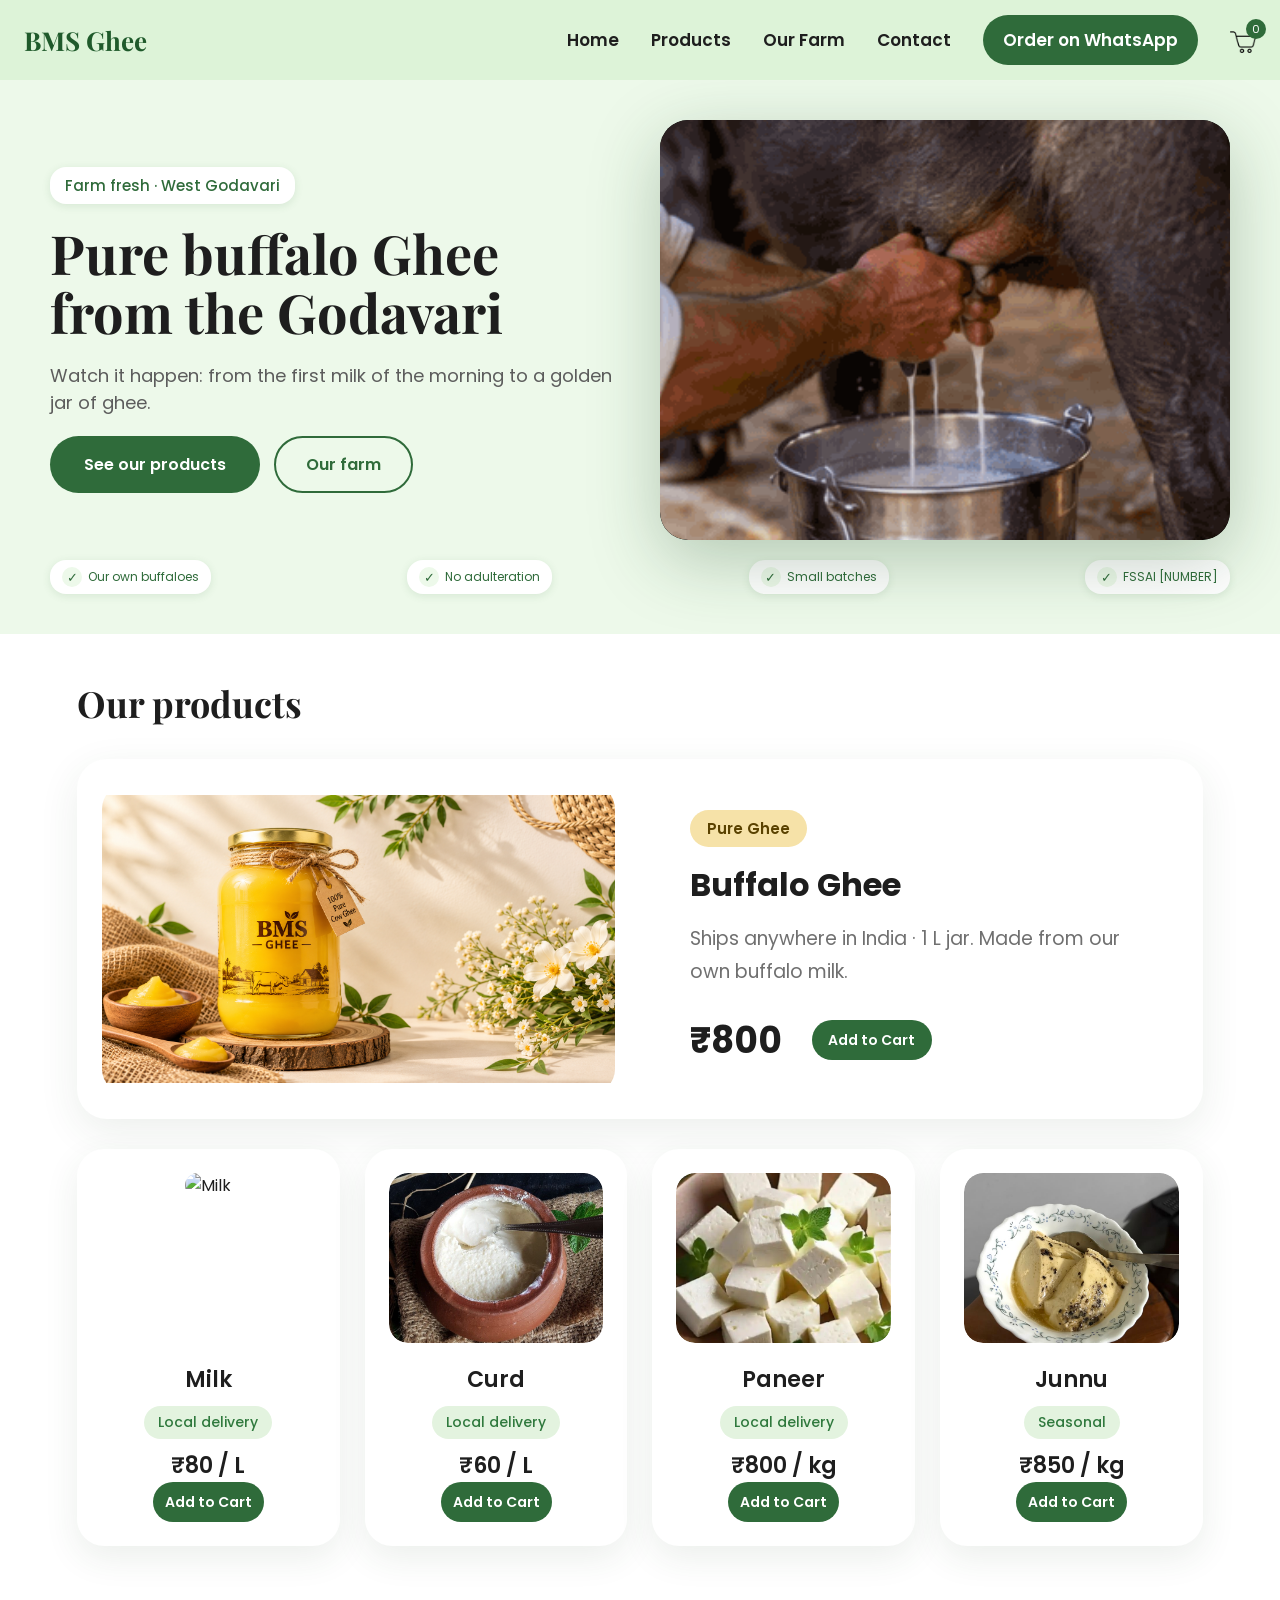
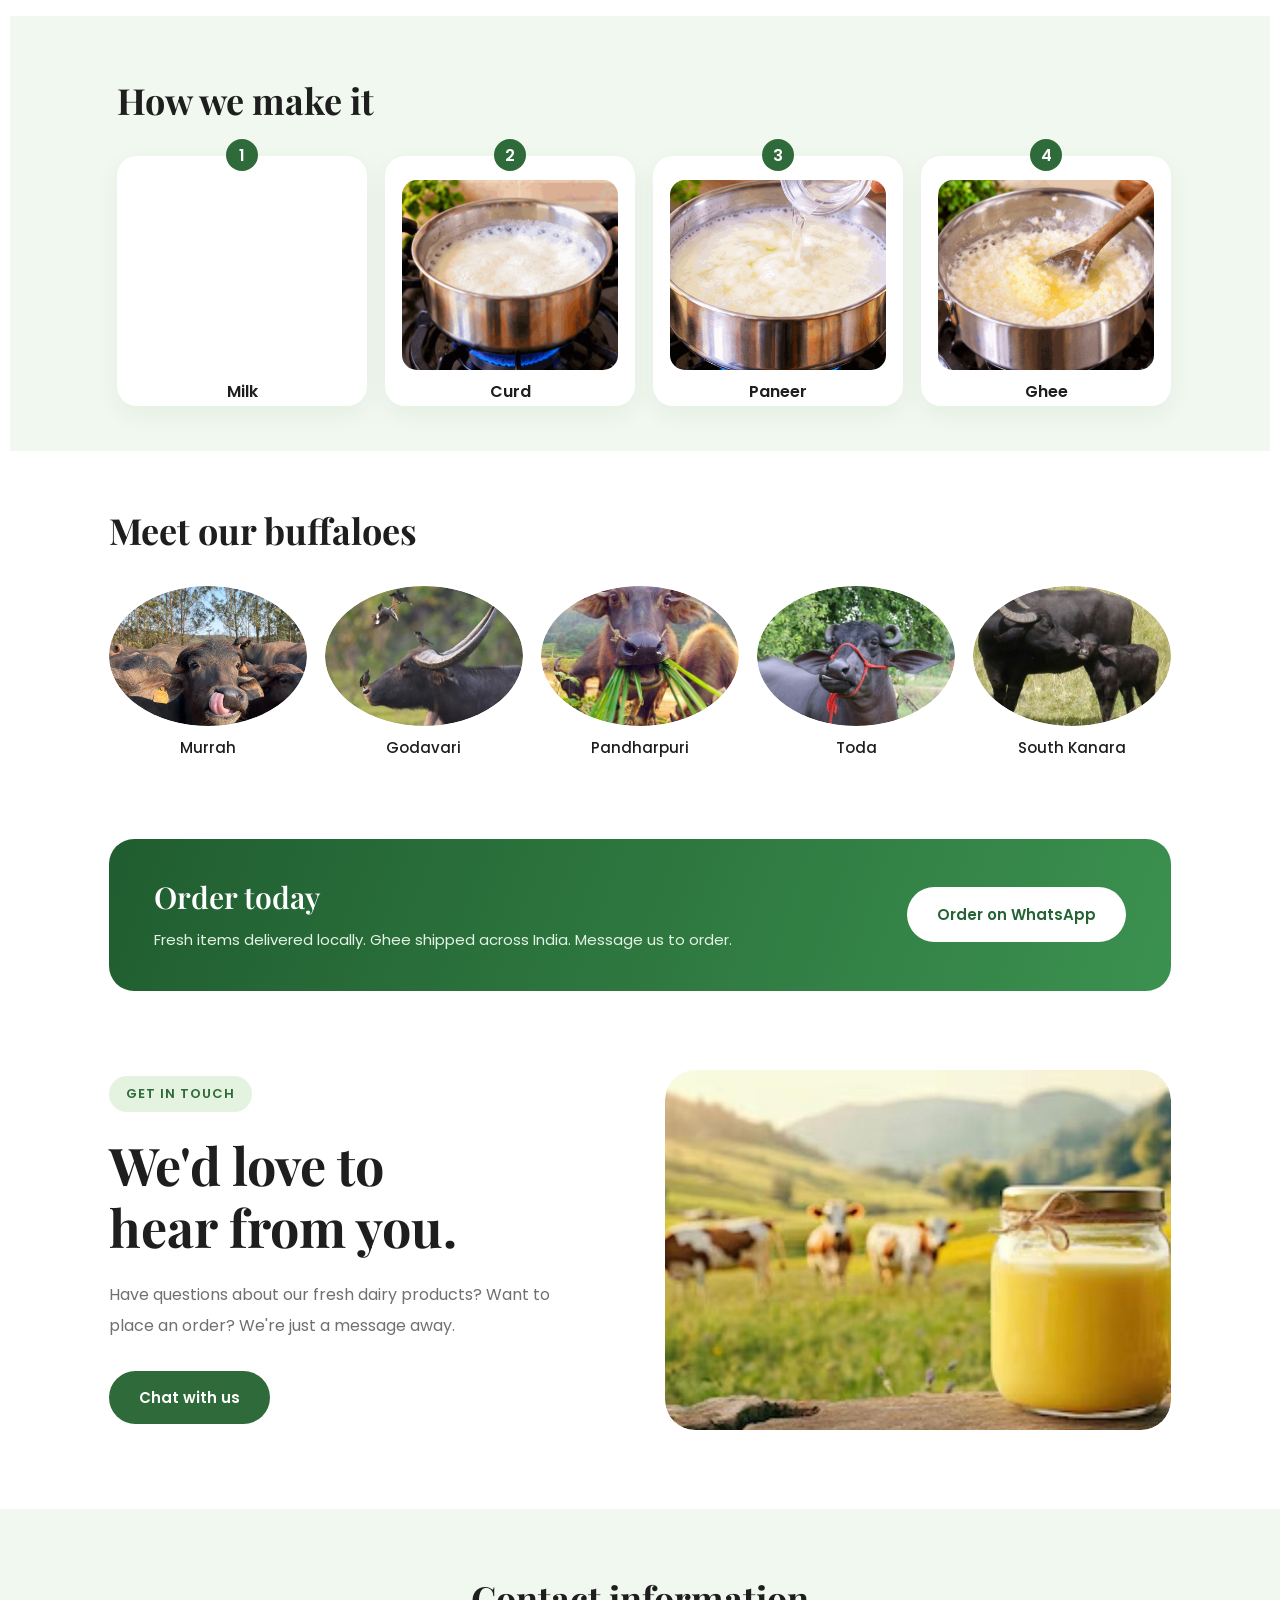
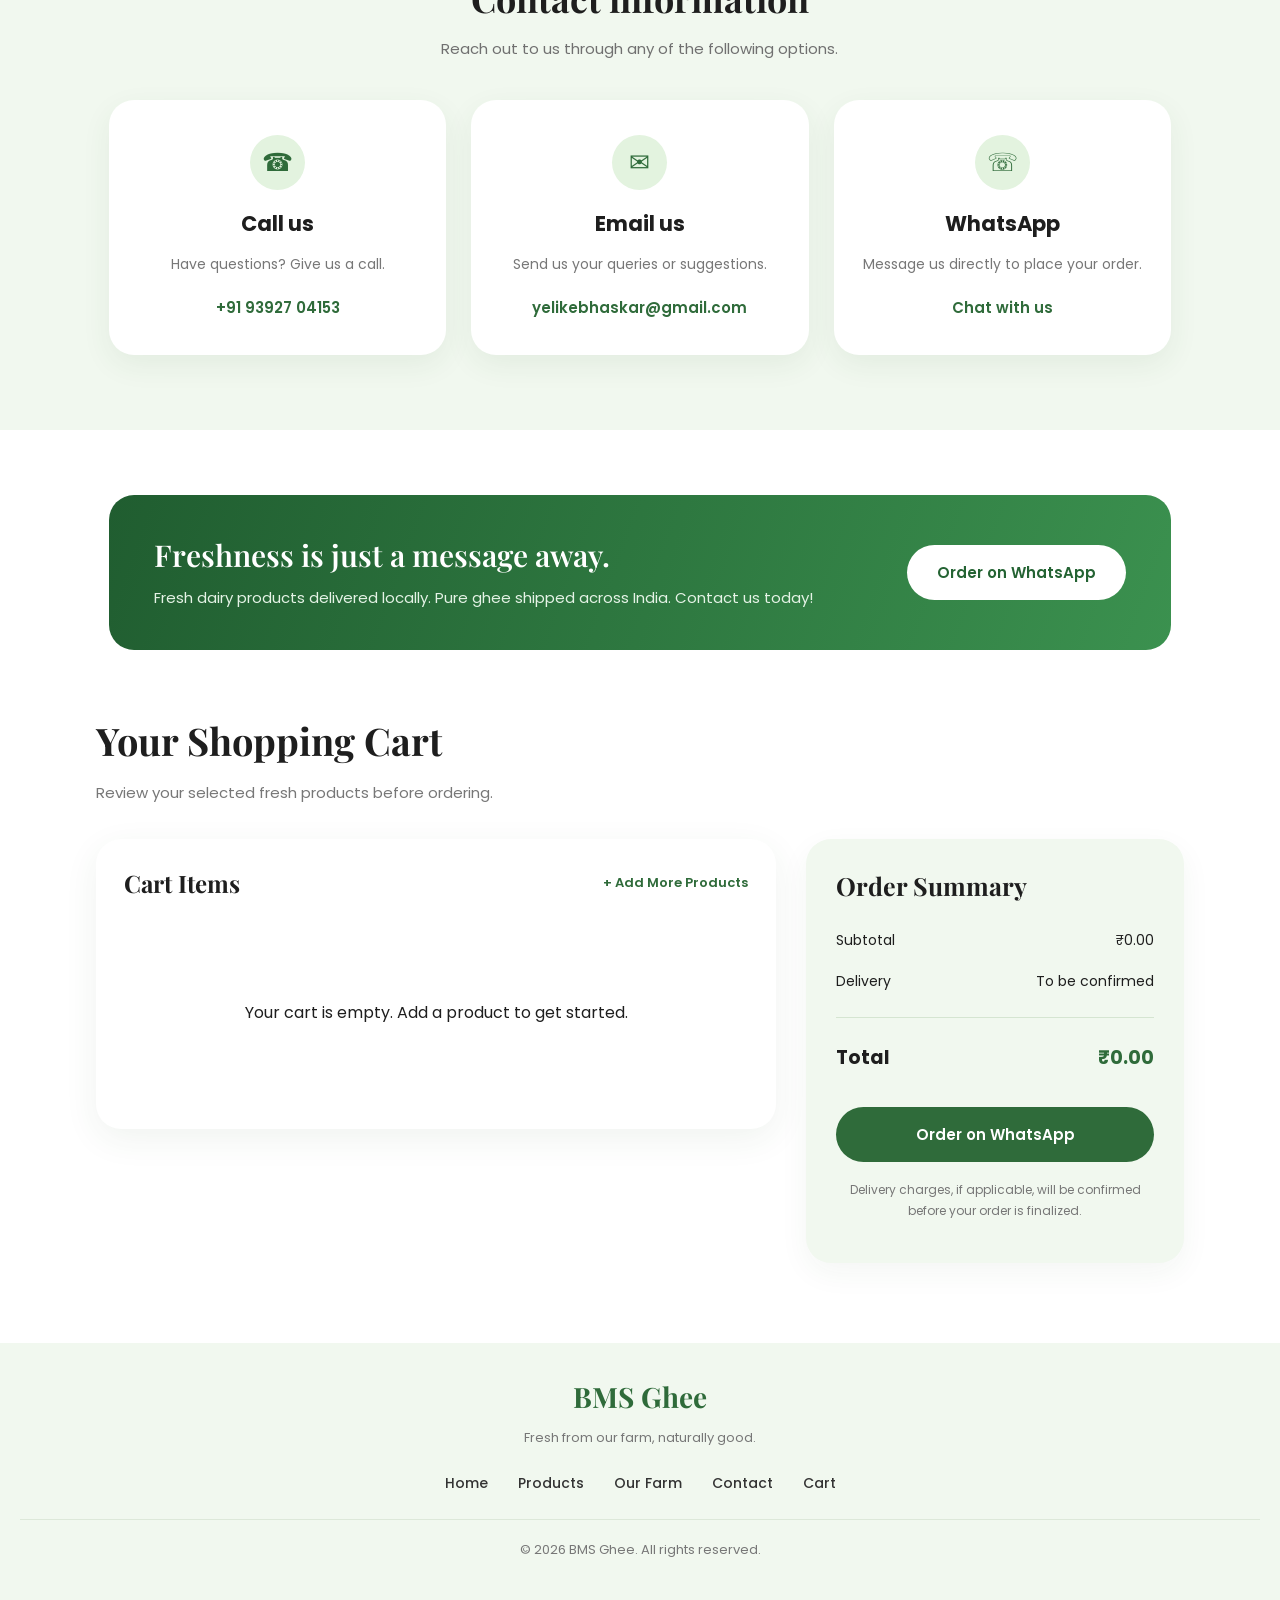
==== commit d15d7694: "Update index.html" ====
--- a/index.html
+++ b/index.html
@@ -100,7 +100,7 @@
 
             <div class="other-products">
                 <div class="product-card">
-                    <div  class="small-product-image"><img id="milkimg" src="./assets/images/products/milk.jpg" alt="Milk"></div>
+                    <div  class="small-product-image"><img id="milkimg" src="assets/images/buffalos/milk video.mp4" alt="Milk"></div>
                     <h3 class="milk">Milk</h3>
                     <span class="delivery-tag">Local delivery</span>
                     <p class="small-price">₹80 / L</p>
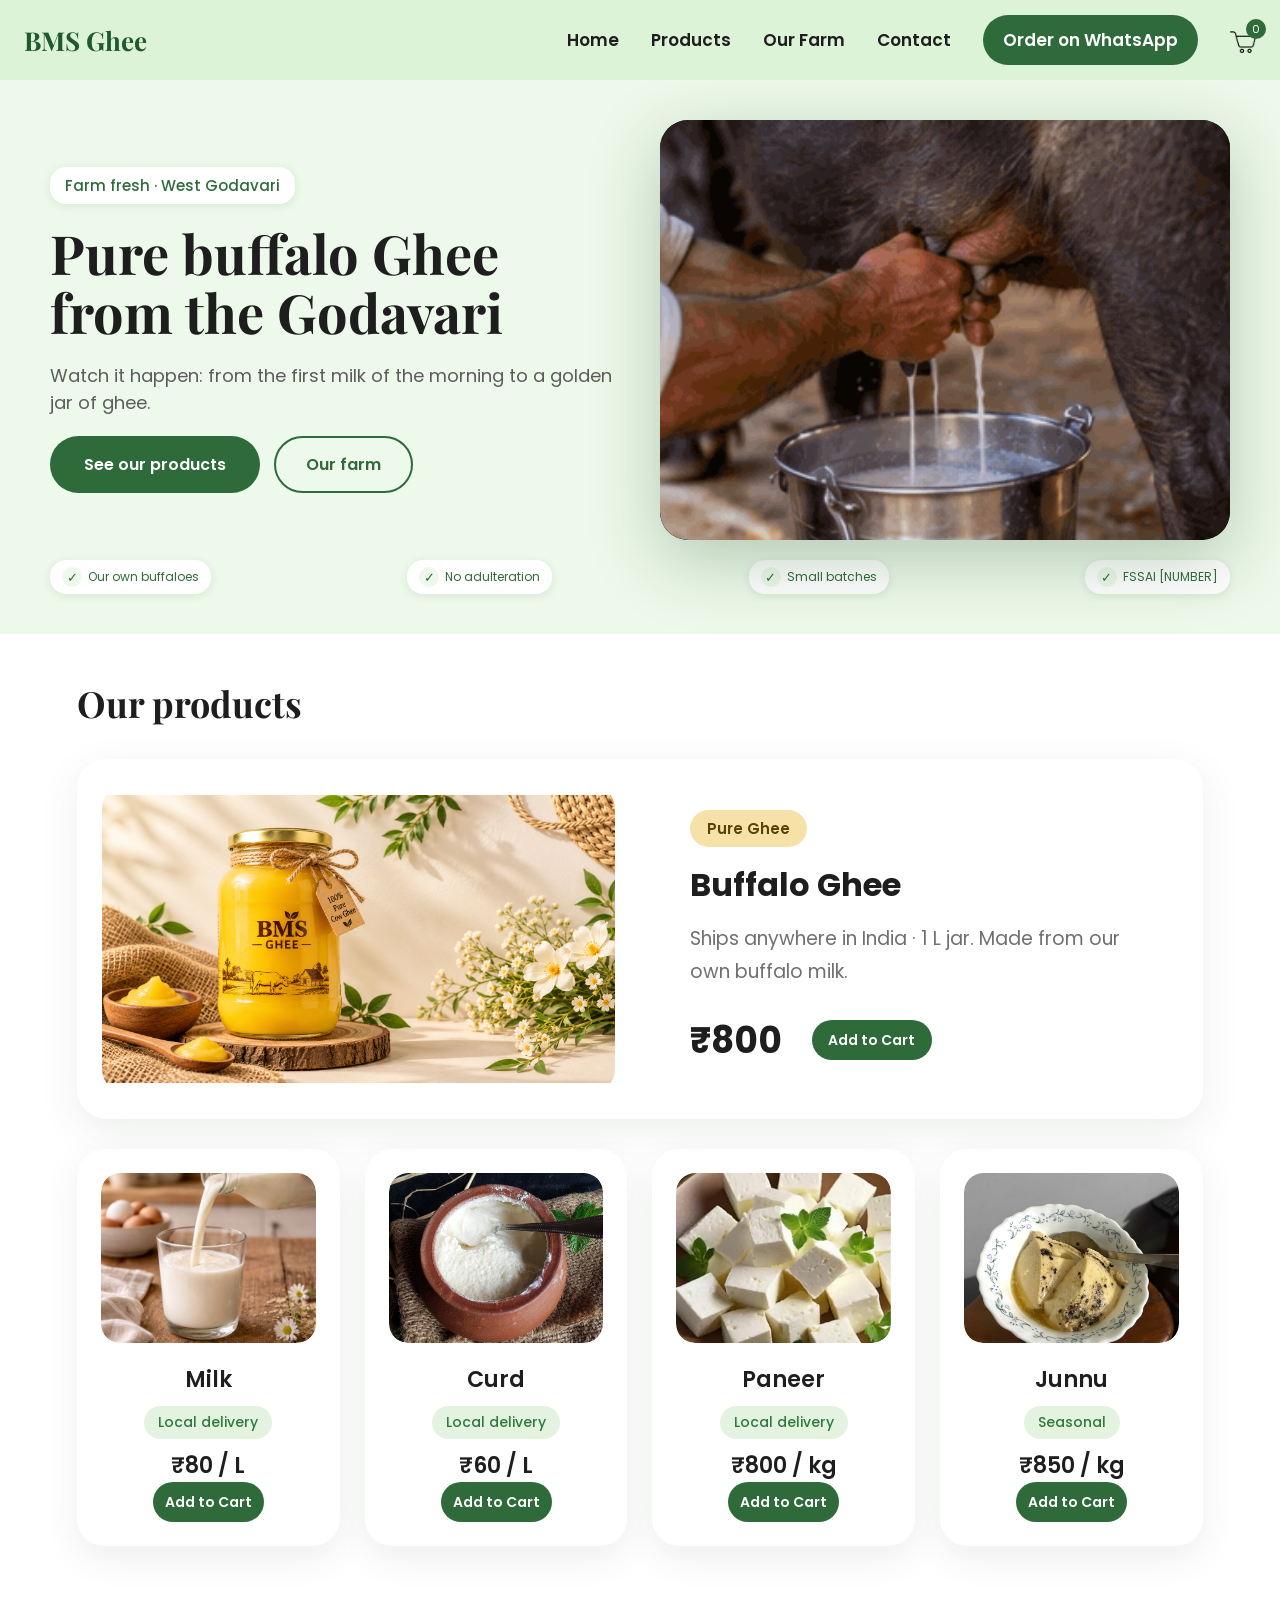
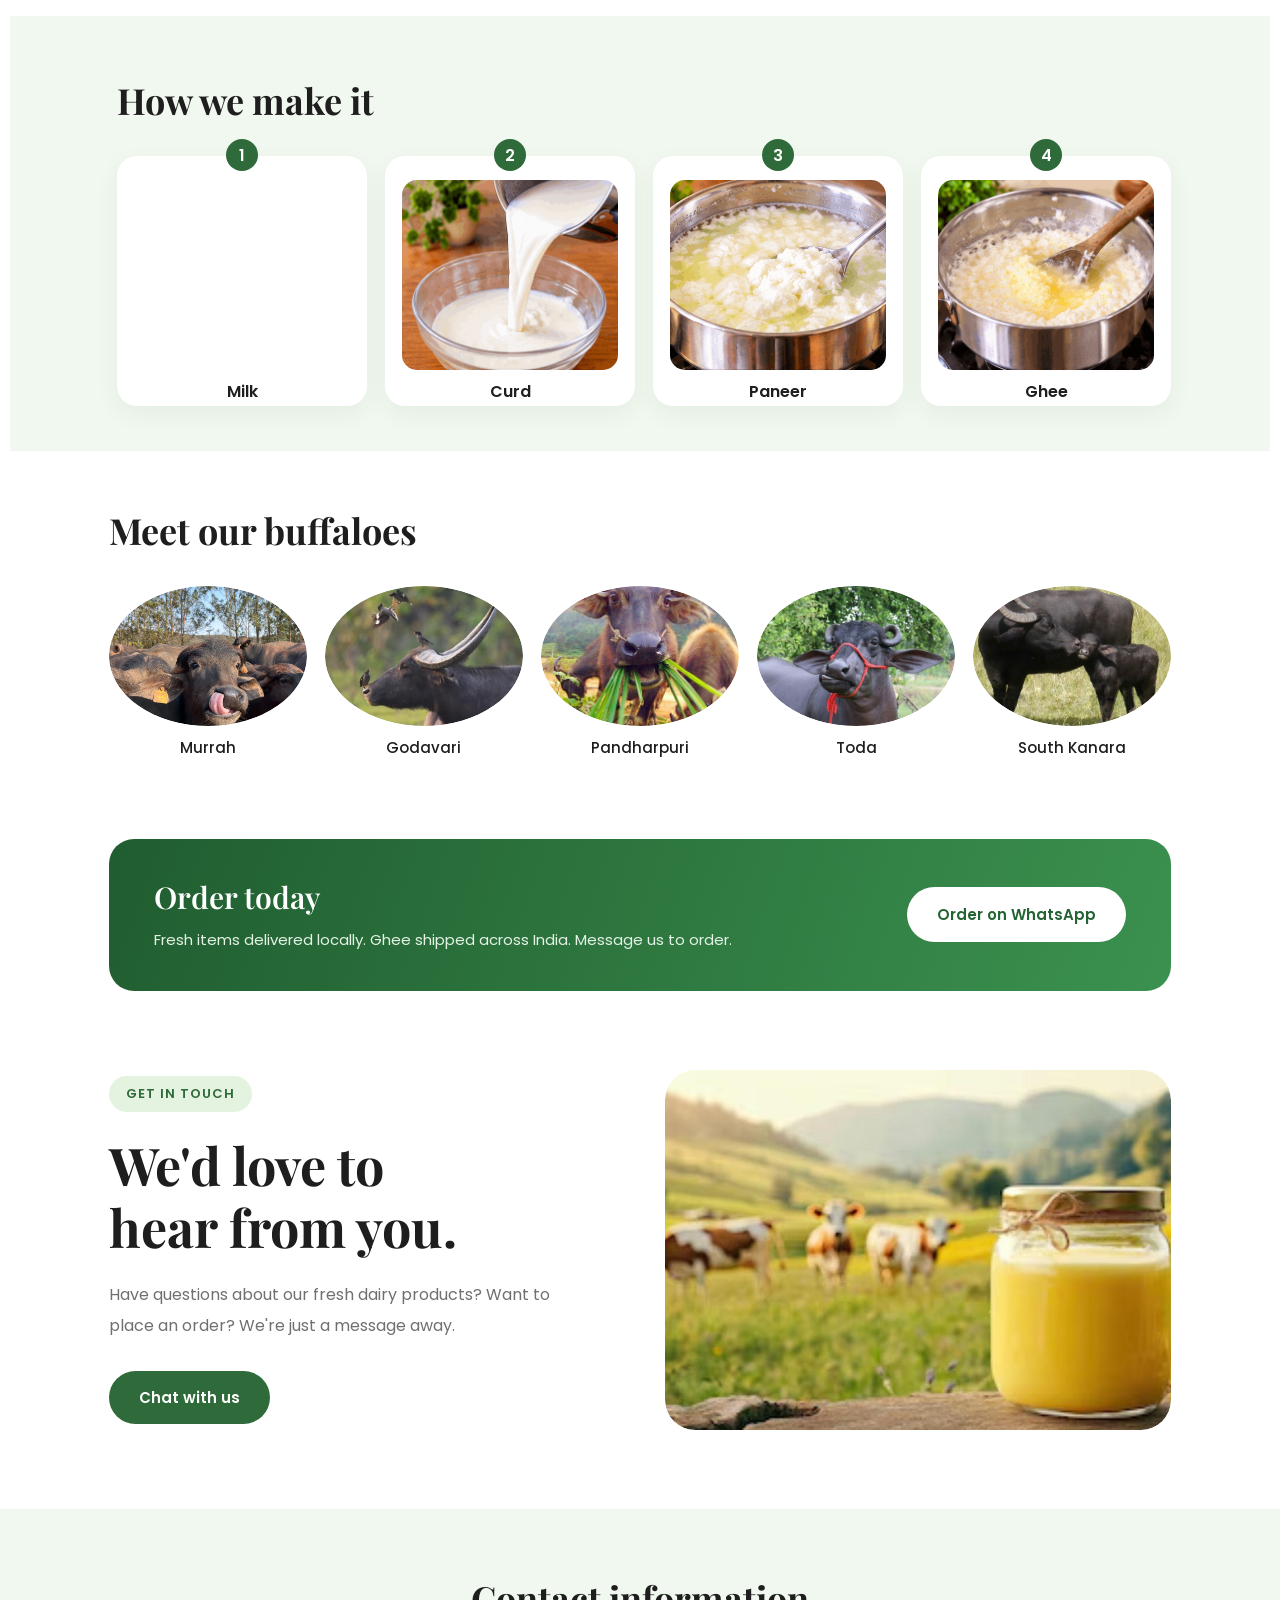
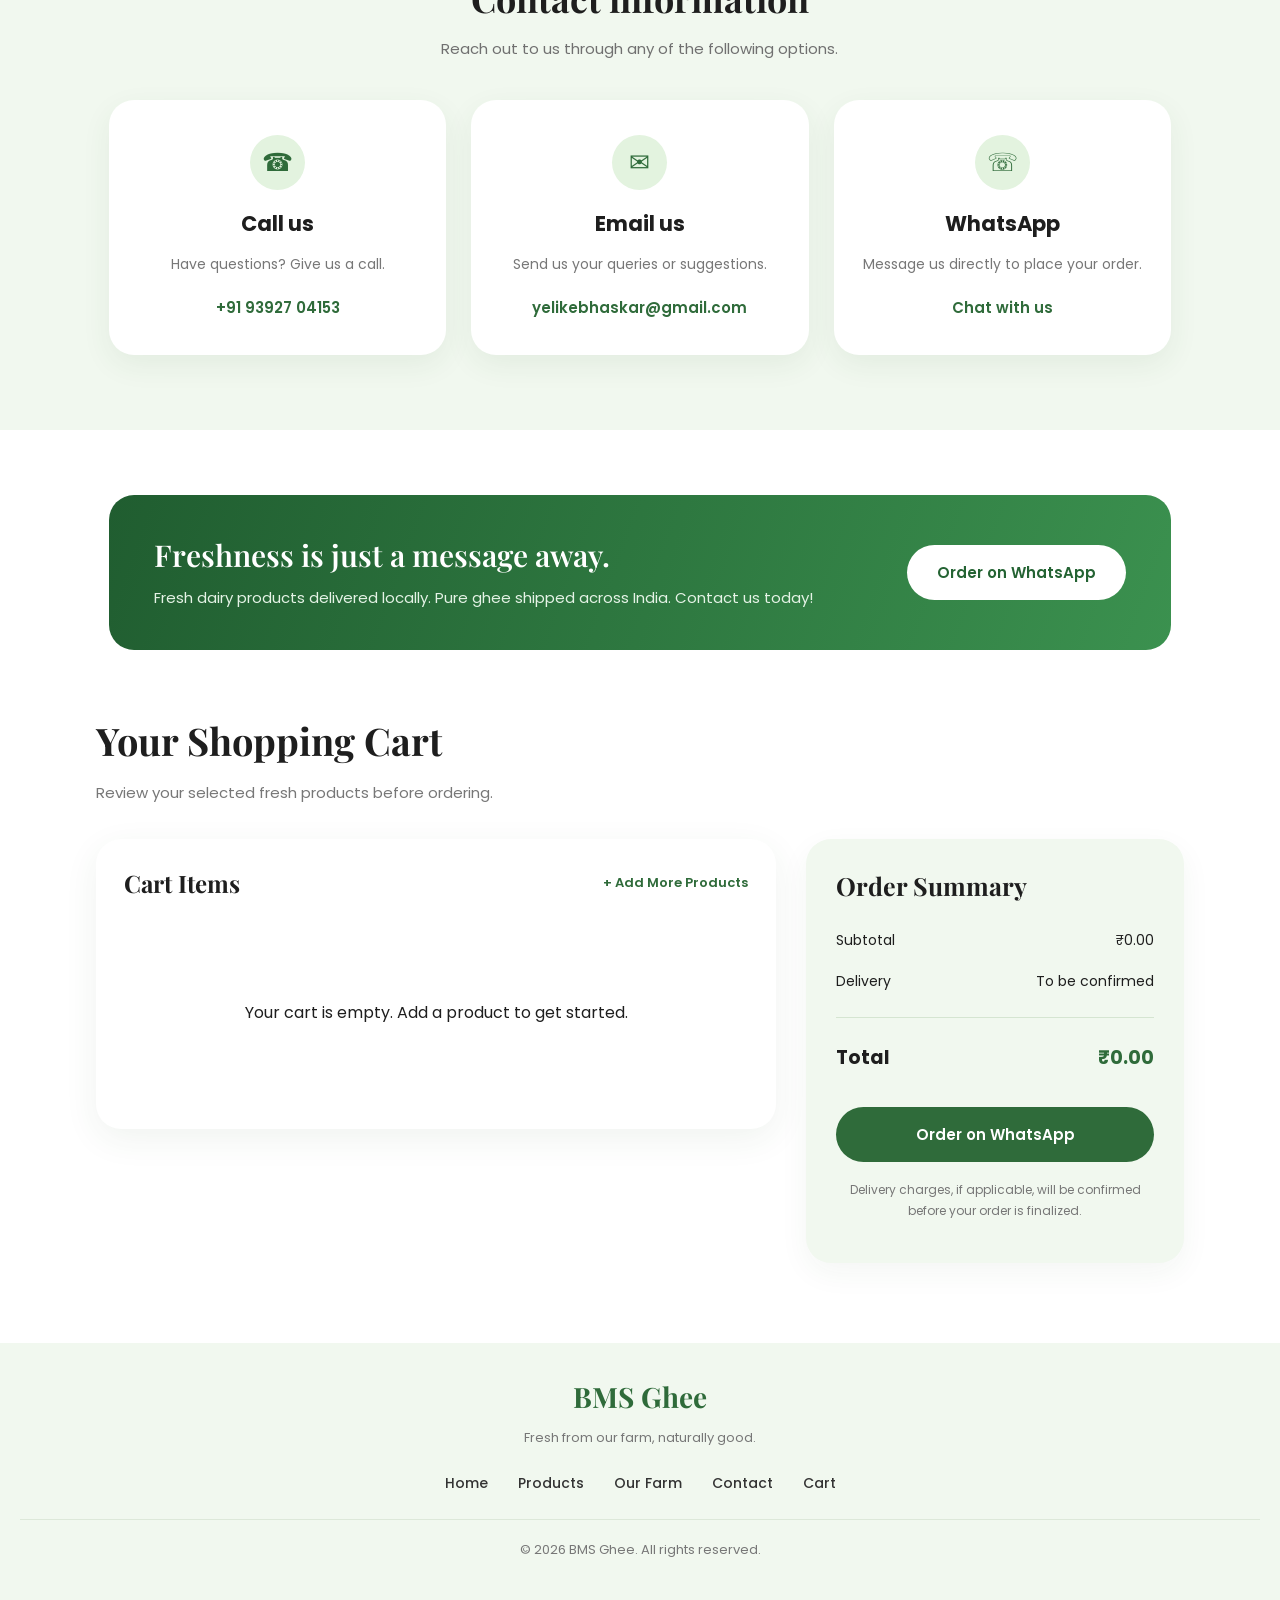
==== commit 39a040c1: "Update index.html" ====
--- a/index.html
+++ b/index.html
@@ -100,7 +100,7 @@
 
             <div class="other-products">
                 <div class="product-card">
-                    <div  class="small-product-image"><img id="milkimg" src="assets/images/buffalos/milk video.mp4" alt="Milk"></div>
+                    <div  class="small-product-image"><img id="milkimg" src="assets/images/products/milk.jpg" alt="Milk"></div>
                     <h3 class="milk">Milk</h3>
                     <span class="delivery-tag">Local delivery</span>
                     <p class="small-price">₹80 / L</p>
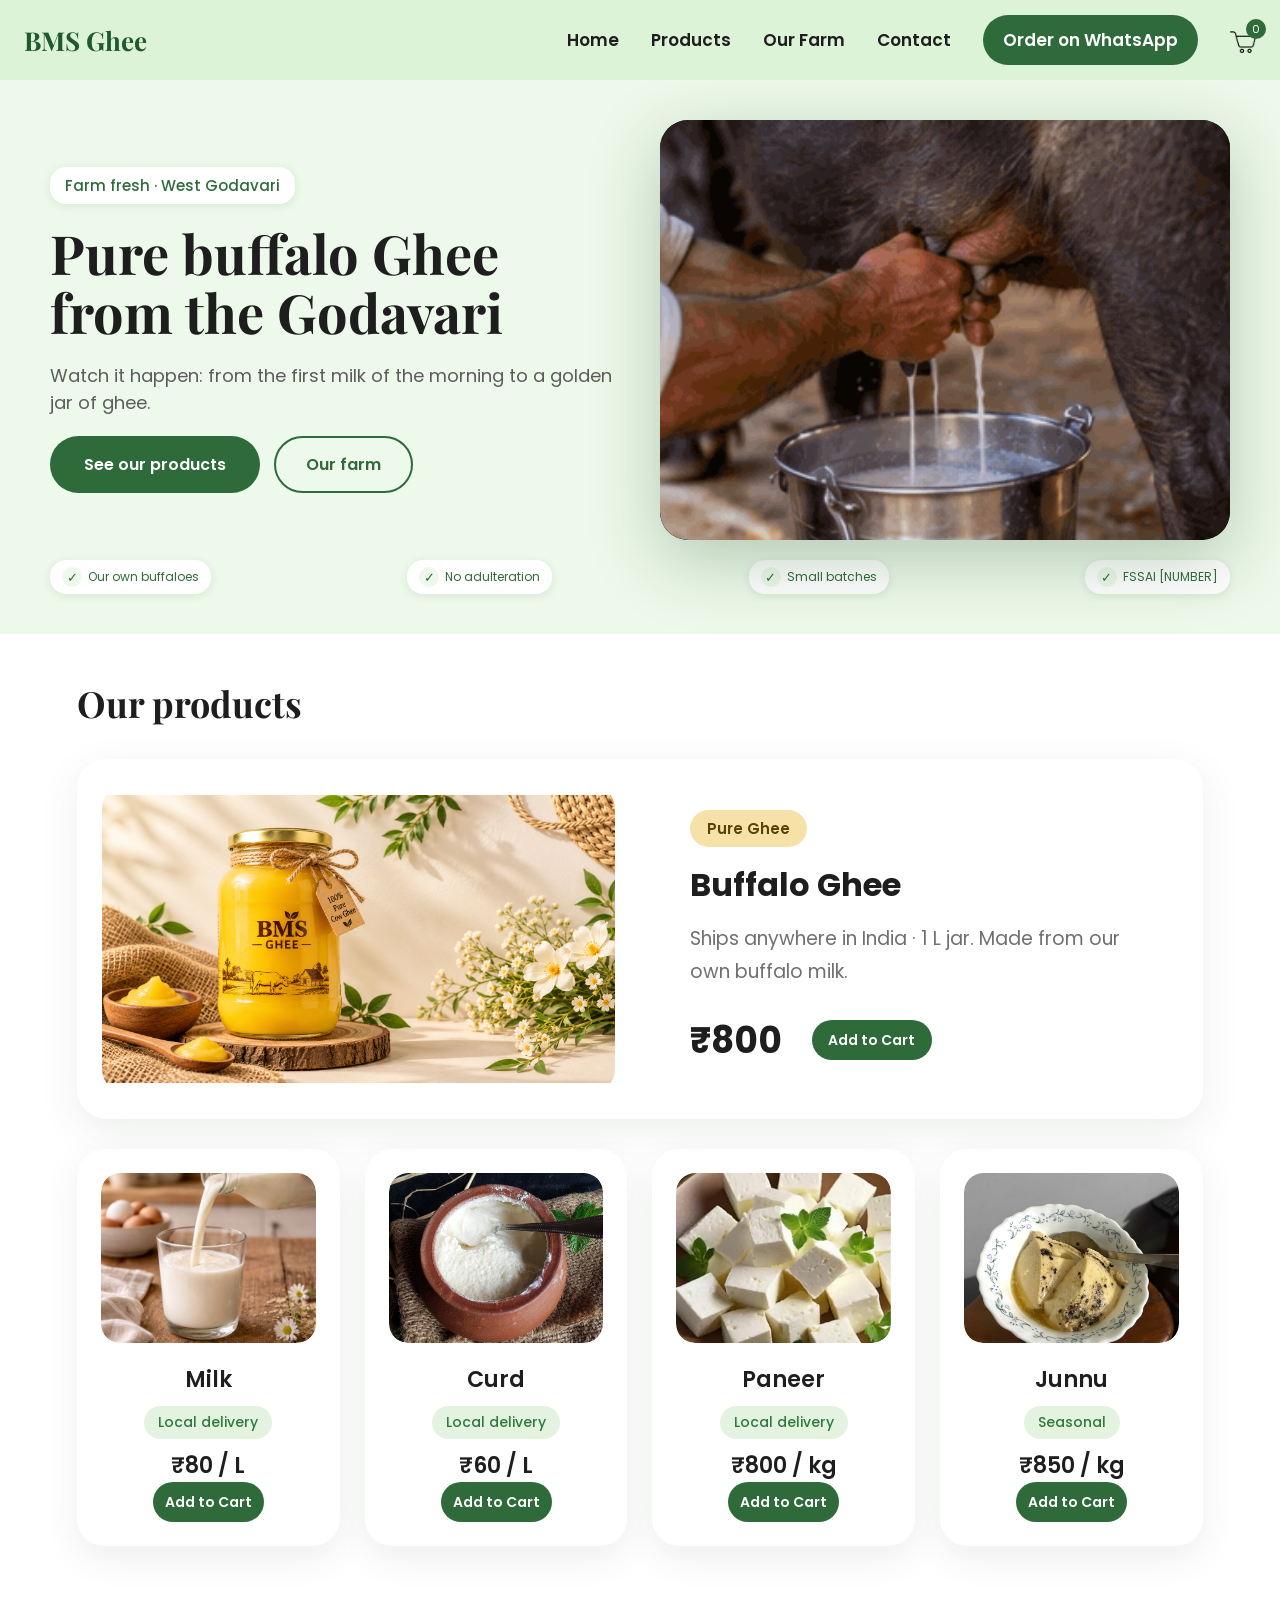
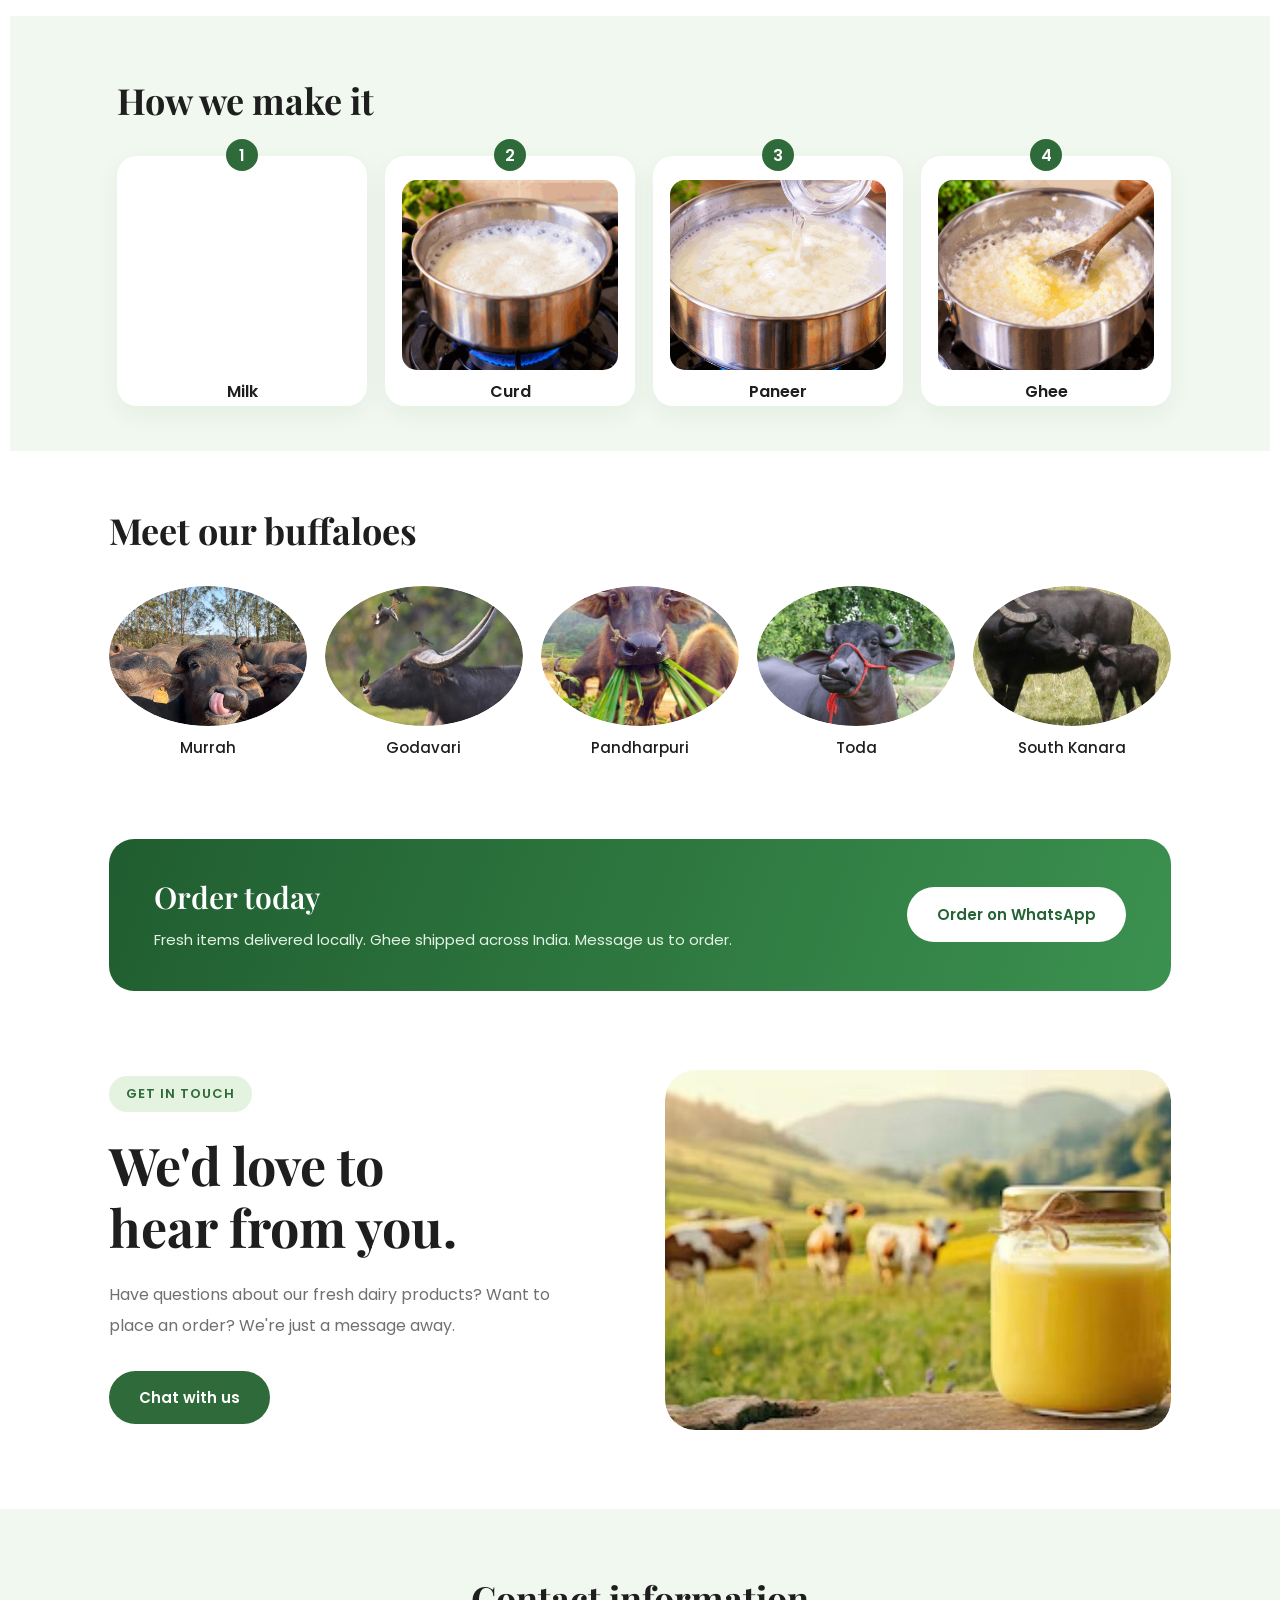
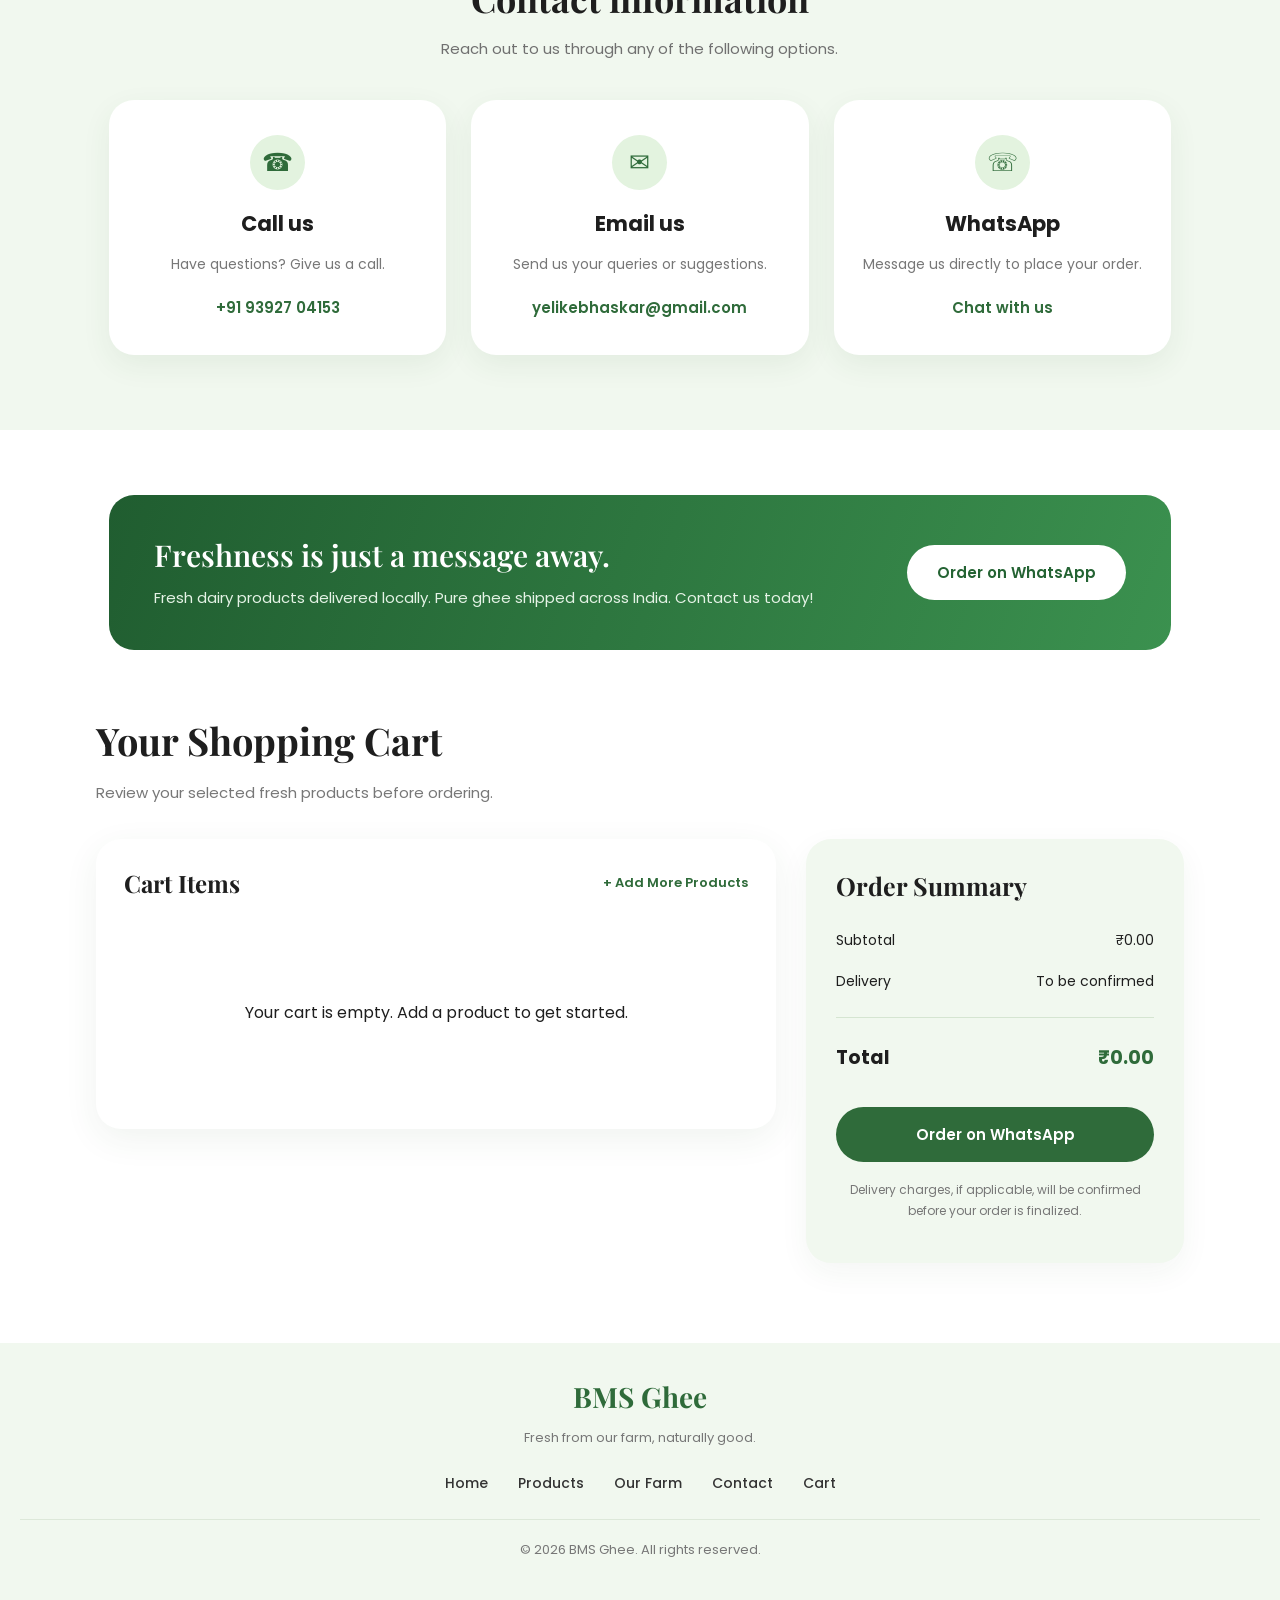
==== commit 56d96df2: "Update index.html" ====
--- a/index.html
+++ b/index.html
@@ -191,7 +191,7 @@
                         <h2>Order today</h2>
                         <p>Fresh items delivered locally. Ghee shipped across India. Message us to order.</p>
                     </div>
-                    <a href="https://wa.me/919392704153" class="whatsapp-btn" target="_blank" rel="noopener">Order on WhatsApp</a>
+                    <a href="#products" class="whatsapp-btn" target="_blank" rel="noopener">Order on WhatsApp</a>
                 </div>
             </section>
         </section>
